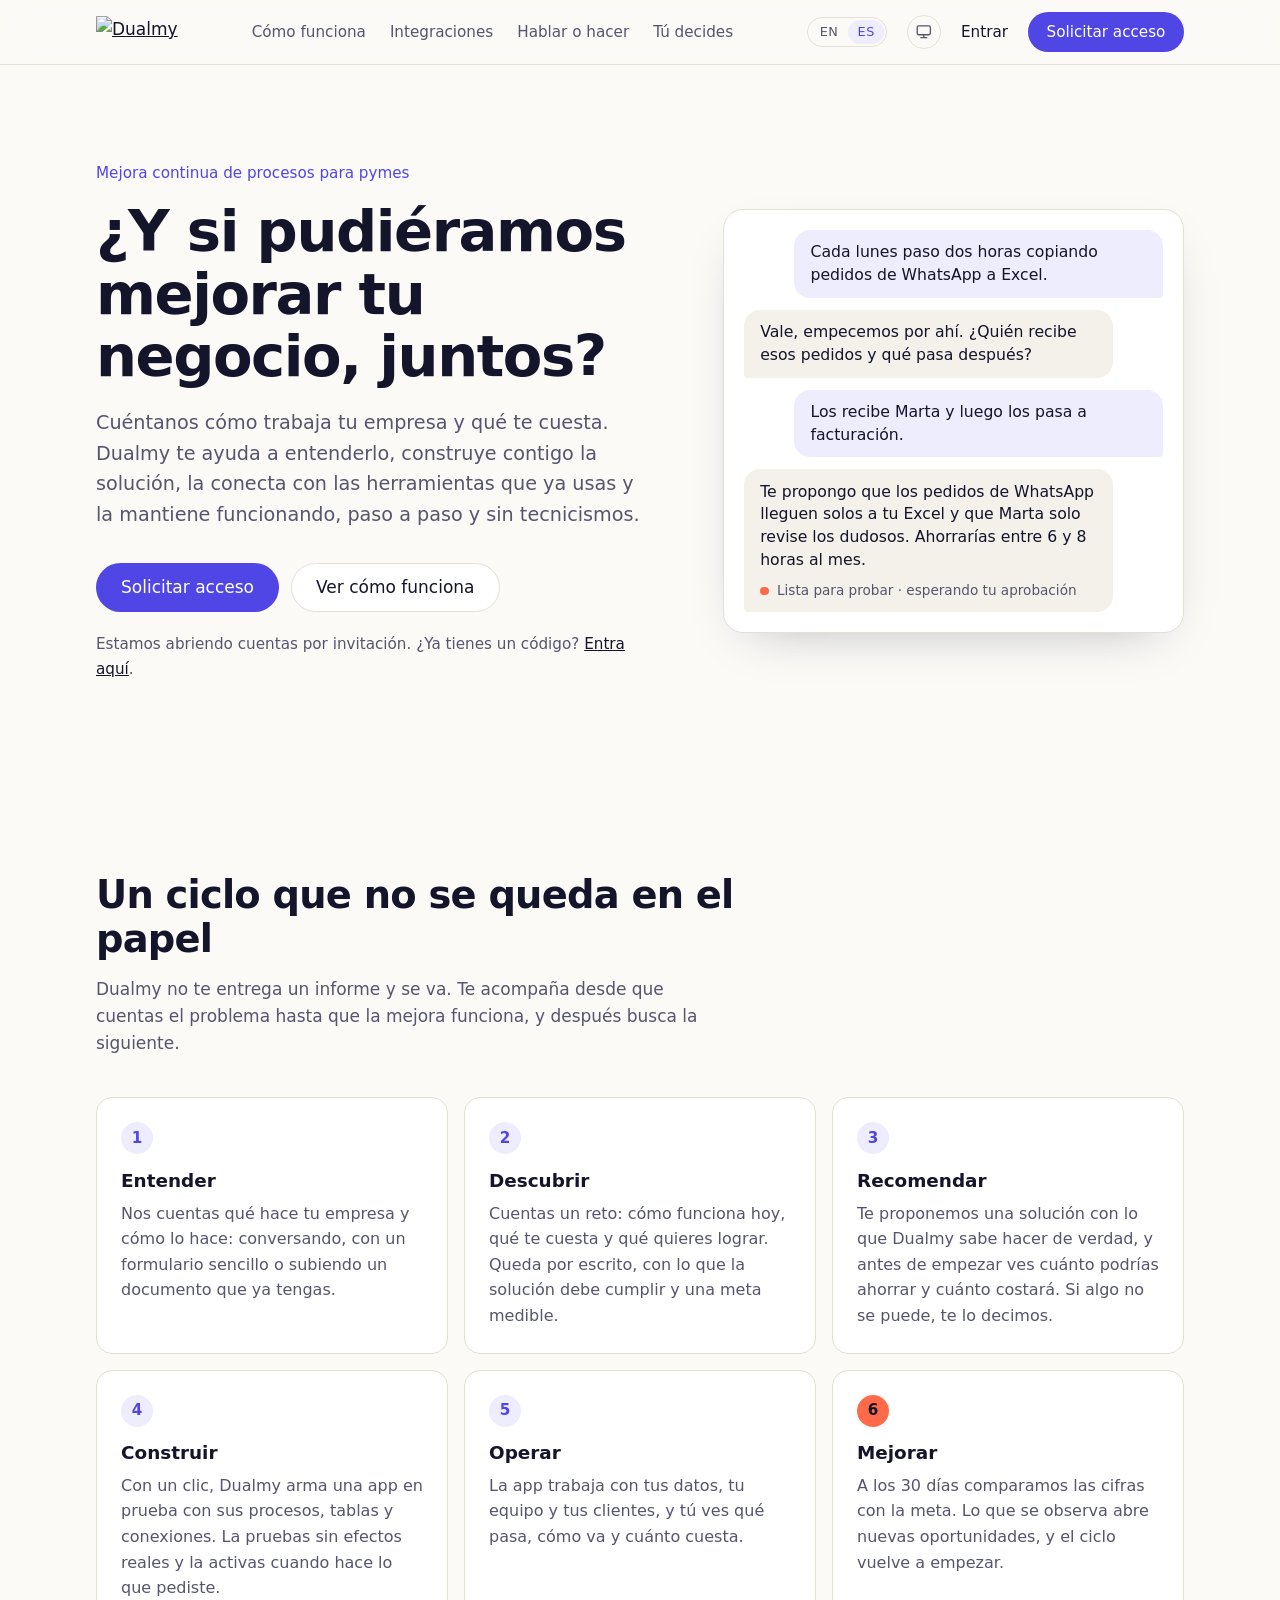
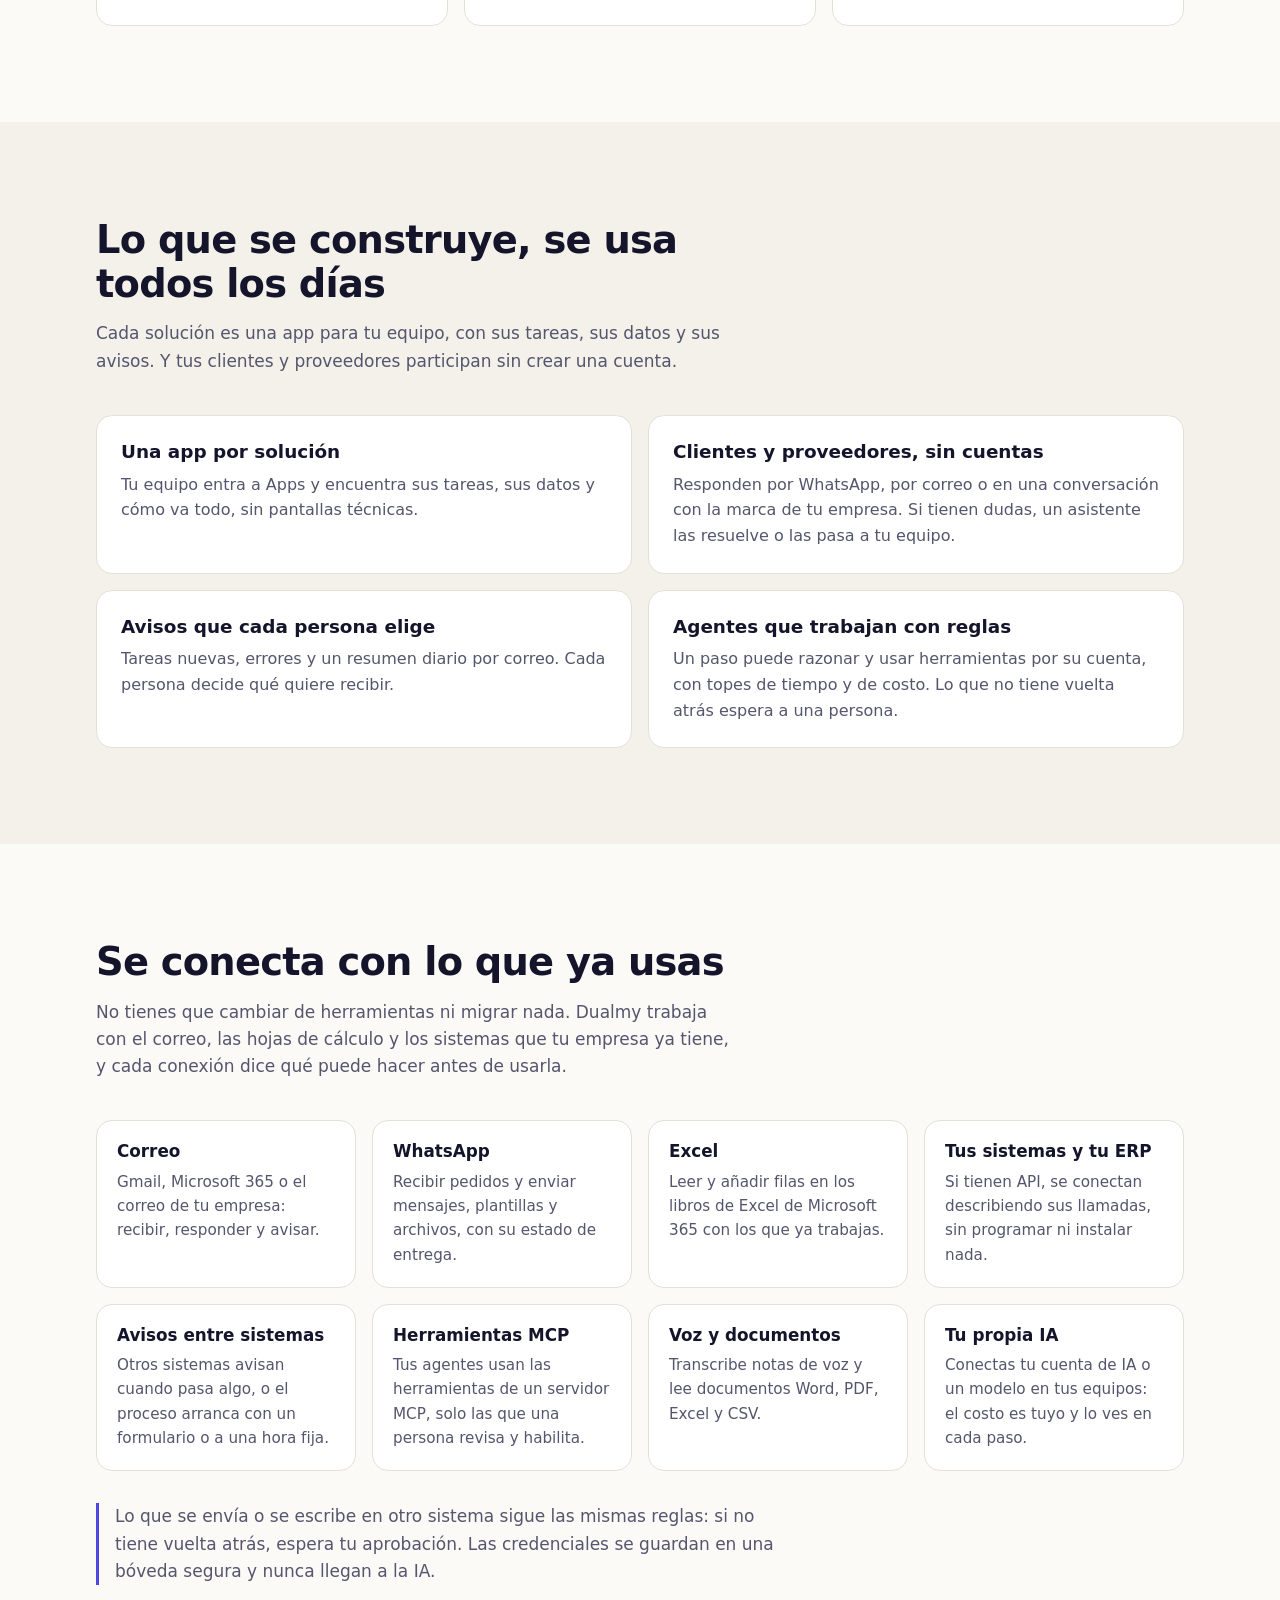
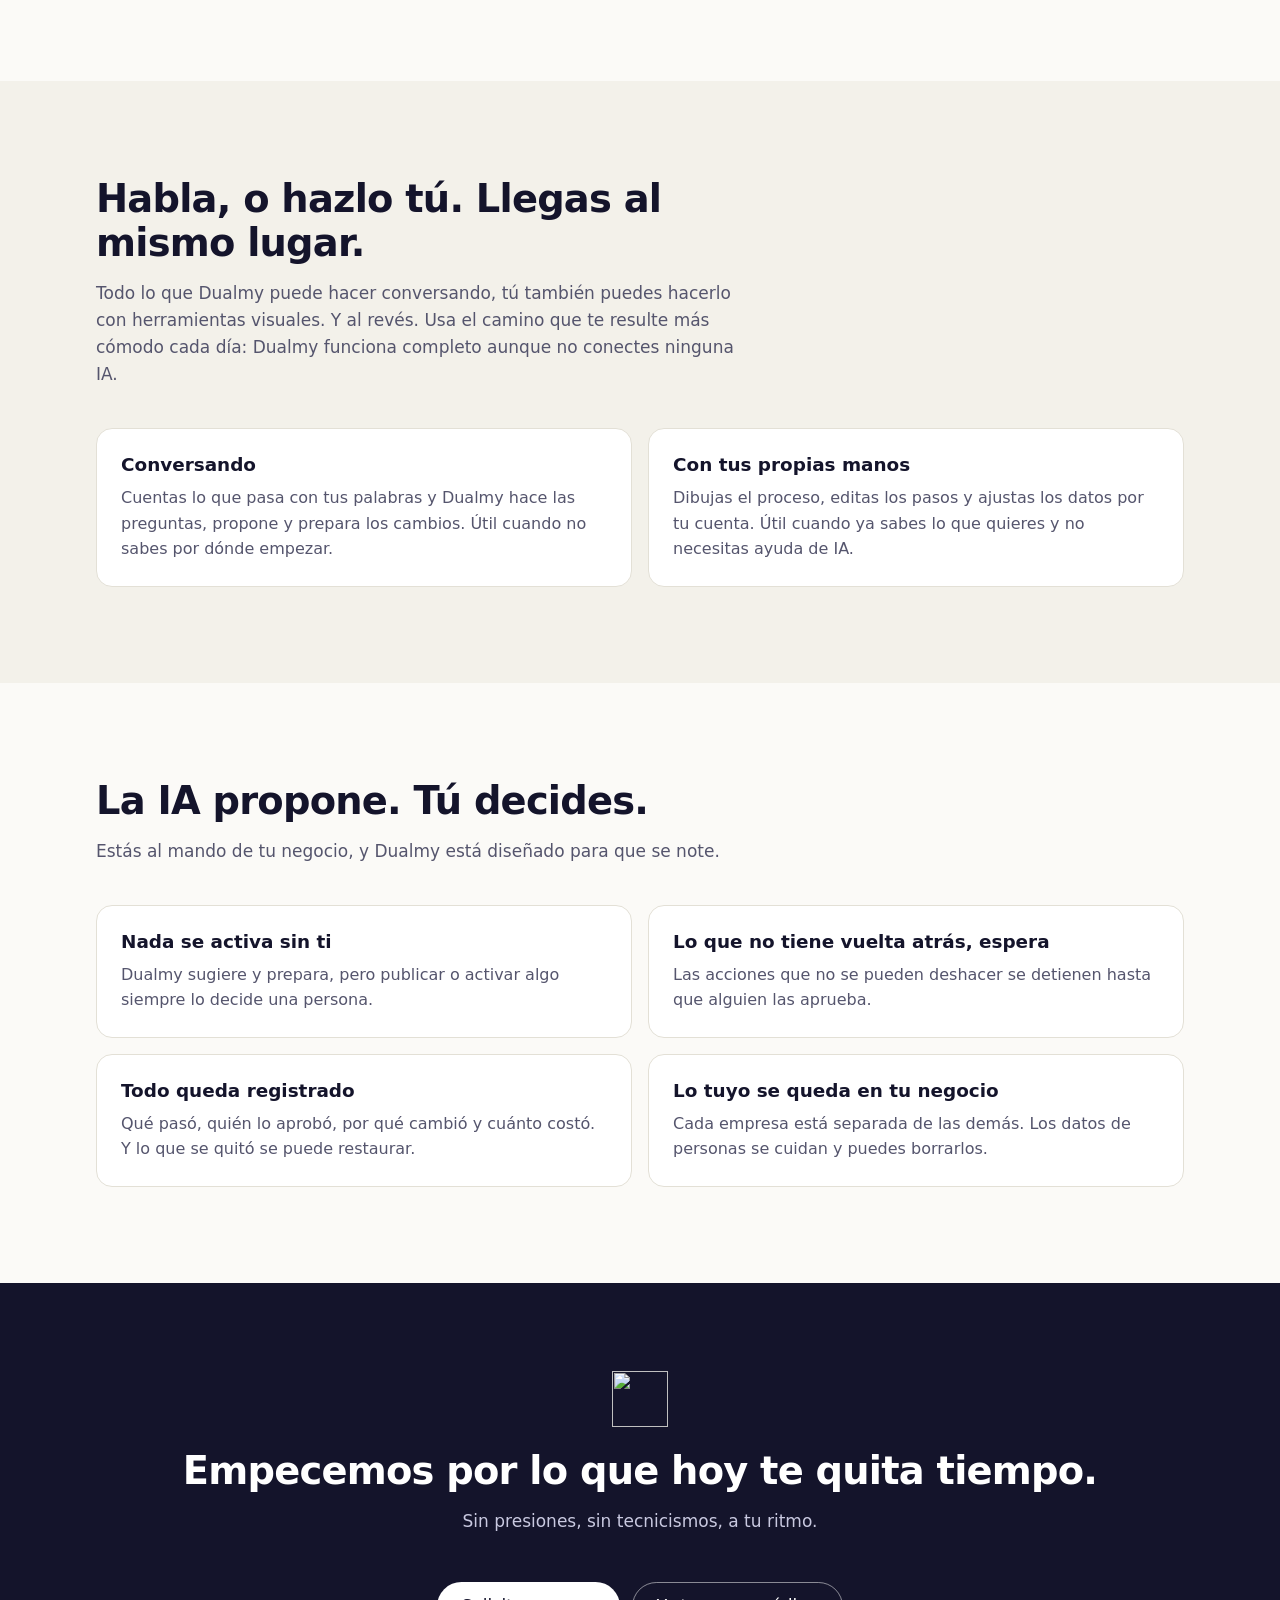
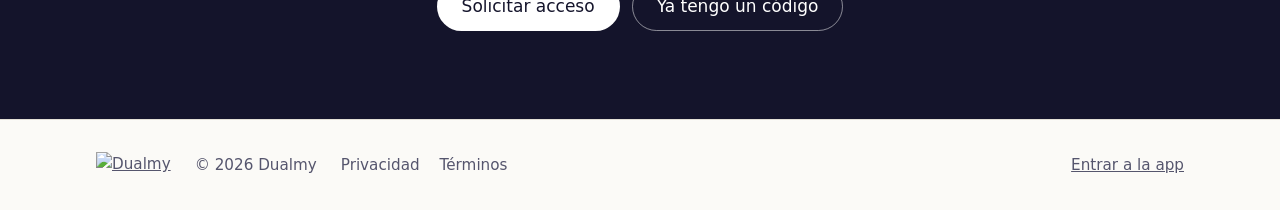
==== es/index.html @ 464745d8 "deploy: landing desde dualmy@9e78fd74" ====
<!doctype html>
<html lang="es">
  <head>
    <meta charset="UTF-8" />
    <meta name="viewport" content="width=device-width, initial-scale=1.0" />
    <title>Dualmy: mejora los procesos de tu negocio, a tu ritmo</title>
    <meta
      name="description"
      content="Cuéntanos cómo trabaja tu empresa y Dualmy construye contigo la solución, conectada con las herramientas que ya usas. Hablando o con tus propias manos. Tú decides."
    />
    <meta name="theme-color" content="#14142b" />
    <meta property="og:title" content="Dualmy: mejora los procesos de tu negocio, a tu ritmo" />
    <meta
      property="og:description"
      content="Cuéntanos cómo trabaja tu empresa y Dualmy te ayuda a mejorarlo. Sin tecnicismos, tú decides."
    />
    <meta property="og:type" content="website" />
    <meta property="og:url" content="https://dualmy.com/es/" />
    <link rel="canonical" href="https://dualmy.com/es/" />
    <link rel="alternate" hreflang="es" href="https://dualmy.com/es/" />
    <link rel="alternate" hreflang="en" href="https://dualmy.com/" />
    <link rel="alternate" hreflang="x-default" href="https://dualmy.com/" />
    <meta property="og:locale" content="es_ES" />
    <meta property="og:locale:alternate" content="en_US" />
    <meta property="og:image" content="https://dualmy.com/og-image-es.png" />
    <meta property="og:image:width" content="1200" />
    <meta property="og:image:height" content="630" />
    <meta property="og:image:alt" content="Dualmy: mejora tu negocio, juntos." />
    <meta name="twitter:card" content="summary_large_image" />
    <link rel="icon" type="image/svg+xml" href="../brand/favicon.svg" />
    <link rel="apple-touch-icon" href="../brand/apple-touch-icon.png" />
    <script>
      try {
        var t = localStorage.getItem('dualmy-theme');
        if (t === 'light' || t === 'dark') document.documentElement.dataset.theme = t;
      } catch (e) {}
    </script>
    <script type="module" crossorigin src="../assets/theme-DpBWADqK.js"></script>
    <link rel="stylesheet" crossorigin href="../assets/theme-DaZqDFr2.css">
  </head>
  <body>
    <a class="skip" href="#contenido">Saltar al contenido</a>

    <header class="site-header">
      <div class="wrap bar">
        <a class="logo" href="./" aria-label="Dualmy, inicio">
          <img class="on-light" src="../brand/dualmy-logo.svg" alt="Dualmy" />
          <img class="on-dark" src="../brand/dualmy-logo-reverse.svg" alt="" aria-hidden="true" />
        </a>
        <nav class="nav" aria-label="Principal">
          <a href="#ciclo">Cómo funciona</a>
          <a href="#integraciones">Integraciones</a>
          <a href="#doble-modo">Hablar o hacer</a>
          <a href="#control">Tú decides</a>
        </nav>
        <div class="bar-actions">
          <div class="lang-switch" role="group" aria-label="Idioma">
            <a
              class="lang-other"
              href="../"
              hreflang="en"
              lang="en"
              aria-label="Read this page in English"
              >EN</a
            ><span class="lang-current" aria-current="true">ES</span>
          </div>
          <button
            class="theme-toggle"
            type="button"
            data-theme-toggle
            data-pref="system"
            aria-label="Tema: sistema (clic para cambiar)"
            title="Tema: sistema (clic para cambiar)"
            data-labels='{"system": "Tema: sistema (clic para cambiar)", "light": "Tema: claro (clic para cambiar)", "dark": "Tema: oscuro (clic para cambiar)"}'
          >
            <svg class="ic ic-system" viewBox="0 0 24 24" aria-hidden="true">
              <rect x="3" y="4" width="18" height="12" rx="2" />
              <path d="M8 20h8M12 16v4" />
            </svg>
            <svg class="ic ic-light" viewBox="0 0 24 24" aria-hidden="true">
              <circle cx="12" cy="12" r="4" />
              <path
                d="M12 2v2M12 20v2M4.9 4.9l1.4 1.4M17.7 17.7l1.4 1.4M2 12h2M20 12h2M4.9 19.1l1.4-1.4M17.7 6.3l1.4-1.4"
              />
            </svg>
            <svg class="ic ic-dark" viewBox="0 0 24 24" aria-hidden="true">
              <path d="M20 14.5A8.5 8.5 0 0 1 9.5 4a8.5 8.5 0 1 0 10.5 10.5z" />
            </svg>
          </button>
          <a class="link" href="https://app.dualmy.com">Entrar</a>
          <a class="btn btn-primary" href="mailto:hello@dualmy.com?subject=Quiero%20acceso%20a%20Dualmy">Solicitar acceso</a>
        </div>
      </div>
    </header>

    <main id="contenido">
      <section class="hero">
        <div class="wrap hero-grid">
          <div class="hero-copy">
            <p class="eyebrow">Mejora continua de procesos para pymes</p>
            <h1>¿Y si pudiéramos mejorar tu negocio, juntos?</h1>
            <p class="lead">
              Cuéntanos cómo trabaja tu empresa y qué te cuesta. Dualmy te ayuda a entenderlo,
              construye contigo la solución, la conecta con las herramientas que ya usas y la
              mantiene funcionando, paso a paso y sin tecnicismos.
            </p>
            <div class="actions">
              <a class="btn btn-primary btn-lg" href="mailto:hello@dualmy.com?subject=Quiero%20acceso%20a%20Dualmy">Solicitar acceso</a>
              <a class="btn btn-ghost btn-lg" href="#ciclo">Ver cómo funciona</a>
            </div>
            <p class="note">
              Estamos abriendo cuentas por invitación. ¿Ya tienes un código?
              <a href="https://app.dualmy.com">Entra aquí</a>.
            </p>
          </div>

          <figure class="chat" aria-label="Así empieza una conversación en Dualmy">
            <p class="bubble bubble-person">
              Cada lunes paso dos horas copiando pedidos de WhatsApp a Excel.
            </p>
            <p class="bubble bubble-dualmy">
              Vale, empecemos por ahí. ¿Quién recibe esos pedidos y qué pasa después?
            </p>
            <p class="bubble bubble-person">Los recibe Marta y luego los pasa a facturación.</p>
            <div class="bubble bubble-dualmy proposal">
              <p>
                Te propongo que los pedidos de WhatsApp lleguen solos a tu Excel y que Marta solo
                revise los dudosos. Ahorrarías entre 6 y 8 horas al mes.
              </p>
              <p class="proposal-status">
                <span class="dot" aria-hidden="true"></span>Lista para probar · esperando tu
                aprobación
              </p>
            </div>
            <figcaption class="sr-only">
              Ejemplo de conversación entre una persona y Dualmy
            </figcaption>
          </figure>
        </div>
      </section>

      <section class="section" id="ciclo" aria-labelledby="ciclo-titulo">
        <div class="wrap">
          <header class="section-head">
            <h2 id="ciclo-titulo">Un ciclo que no se queda en el papel</h2>
            <p>
              Dualmy no te entrega un informe y se va. Te acompaña desde que cuentas el problema
              hasta que la mejora funciona, y después busca la siguiente.
            </p>
          </header>
          <ol class="steps">
            <li>
              <span class="step-n">1</span>
              <h3>Entender</h3>
              <p>
                Nos cuentas qué hace tu empresa y cómo lo hace: conversando, con un formulario
                sencillo o subiendo un documento que ya tengas.
              </p>
            </li>
            <li>
              <span class="step-n">2</span>
              <h3>Descubrir</h3>
              <p>
                Cuentas un reto: cómo funciona hoy, qué te cuesta y qué quieres lograr. Queda por
                escrito, con lo que la solución debe cumplir y una meta medible.
              </p>
            </li>
            <li>
              <span class="step-n">3</span>
              <h3>Recomendar</h3>
              <p>
                Te proponemos una solución con lo que Dualmy sabe hacer de verdad, y antes de
                empezar ves cuánto podrías ahorrar y cuánto costará. Si algo no se puede, te lo
                decimos.
              </p>
            </li>
            <li>
              <span class="step-n">4</span>
              <h3>Construir</h3>
              <p>
                Con un clic, Dualmy arma una app en prueba con sus procesos, tablas y conexiones. La
                pruebas sin efectos reales y la activas cuando hace lo que pediste.
              </p>
            </li>
            <li>
              <span class="step-n">5</span>
              <h3>Operar</h3>
              <p>
                La app trabaja con tus datos, tu equipo y tus clientes, y tú ves qué pasa, cómo va y
                cuánto cuesta.
              </p>
            </li>
            <li>
              <span class="step-n">6</span>
              <h3>Mejorar</h3>
              <p>
                A los 30 días comparamos las cifras con la meta. Lo que se observa abre nuevas
                oportunidades, y el ciclo vuelve a empezar.
              </p>
            </li>
          </ol>
        </div>
      </section>

      <section class="section section-alt" id="apps" aria-labelledby="apps-titulo">
        <div class="wrap">
          <header class="section-head">
            <h2 id="apps-titulo">Lo que se construye, se usa todos los días</h2>
            <p>
              Cada solución es una app para tu equipo, con sus tareas, sus datos y sus avisos. Y tus
              clientes y proveedores participan sin crear una cuenta.
            </p>
          </header>
          <ul class="trust">
            <li>
              <h3>Una app por solución</h3>
              <p>
                Tu equipo entra a Apps y encuentra sus tareas, sus datos y cómo va todo, sin
                pantallas técnicas.
              </p>
            </li>
            <li>
              <h3>Clientes y proveedores, sin cuentas</h3>
              <p>
                Responden por WhatsApp, por correo o en una conversación con la marca de tu empresa.
                Si tienen dudas, un asistente las resuelve o las pasa a tu equipo.
              </p>
            </li>
            <li>
              <h3>Avisos que cada persona elige</h3>
              <p>
                Tareas nuevas, errores y un resumen diario por correo. Cada persona decide qué
                quiere recibir.
              </p>
            </li>
            <li>
              <h3>Agentes que trabajan con reglas</h3>
              <p>
                Un paso puede razonar y usar herramientas por su cuenta, con topes de tiempo y de
                costo. Lo que no tiene vuelta atrás espera a una persona.
              </p>
            </li>
          </ul>
        </div>
      </section>

      <section class="section" id="integraciones" aria-labelledby="integraciones-titulo">
        <div class="wrap">
          <header class="section-head">
            <h2 id="integraciones-titulo">Se conecta con lo que ya usas</h2>
            <p>
              No tienes que cambiar de herramientas ni migrar nada. Dualmy trabaja con el correo,
              las hojas de cálculo y los sistemas que tu empresa ya tiene, y cada conexión dice qué
              puede hacer antes de usarla.
            </p>
          </header>
          <ul class="integrations">
            <li>
              <h3>Correo</h3>
              <p>Gmail, Microsoft 365 o el correo de tu empresa: recibir, responder y avisar.</p>
            </li>
            <li>
              <h3>WhatsApp</h3>
              <p>
                Recibir pedidos y enviar mensajes, plantillas y archivos, con su estado de entrega.
              </p>
            </li>
            <li>
              <h3>Excel</h3>
              <p>
                Leer y añadir filas en los libros de Excel de Microsoft 365 con los que ya trabajas.
              </p>
            </li>
            <li>
              <h3>Tus sistemas y tu ERP</h3>
              <p>
                Si tienen API, se conectan describiendo sus llamadas, sin programar ni instalar
                nada.
              </p>
            </li>
            <li>
              <h3>Avisos entre sistemas</h3>
              <p>
                Otros sistemas avisan cuando pasa algo, o el proceso arranca con un formulario o a
                una hora fija.
              </p>
            </li>
            <li>
              <h3>Herramientas MCP</h3>
              <p>
                Tus agentes usan las herramientas de un servidor MCP, solo las que una persona
                revisa y habilita.
              </p>
            </li>
            <li>
              <h3>Voz y documentos</h3>
              <p>Transcribe notas de voz y lee documentos Word, PDF, Excel y CSV.</p>
            </li>
            <li>
              <h3>Tu propia IA</h3>
              <p>
                Conectas tu cuenta de IA o un modelo en tus equipos: el costo es tuyo y lo ves en
                cada paso.
              </p>
            </li>
          </ul>
          <p class="section-note">
            Lo que se envía o se escribe en otro sistema sigue las mismas reglas: si no tiene vuelta
            atrás, espera tu aprobación. Las credenciales se guardan en una bóveda segura y nunca
            llegan a la IA.
          </p>
        </div>
      </section>

      <section class="section section-alt" id="doble-modo" aria-labelledby="modo-titulo">
        <div class="wrap">
          <header class="section-head">
            <h2 id="modo-titulo">Habla, o hazlo tú. Llegas al mismo lugar.</h2>
            <p>
              Todo lo que Dualmy puede hacer conversando, tú también puedes hacerlo con herramientas
              visuales. Y al revés. Usa el camino que te resulte más cómodo cada día: Dualmy
              funciona completo aunque no conectes ninguna IA.
            </p>
          </header>
          <div class="two">
            <article class="card">
              <h3>Conversando</h3>
              <p>
                Cuentas lo que pasa con tus palabras y Dualmy hace las preguntas, propone y prepara
                los cambios. Útil cuando no sabes por dónde empezar.
              </p>
            </article>
            <article class="card">
              <h3>Con tus propias manos</h3>
              <p>
                Dibujas el proceso, editas los pasos y ajustas los datos por tu cuenta. Útil cuando
                ya sabes lo que quieres y no necesitas ayuda de IA.
              </p>
            </article>
          </div>
        </div>
      </section>

      <section class="section" id="control" aria-labelledby="control-titulo">
        <div class="wrap">
          <header class="section-head">
            <h2 id="control-titulo">La IA propone. Tú decides.</h2>
            <p>Estás al mando de tu negocio, y Dualmy está diseñado para que se note.</p>
          </header>
          <ul class="trust">
            <li>
              <h3>Nada se activa sin ti</h3>
              <p>
                Dualmy sugiere y prepara, pero publicar o activar algo siempre lo decide una
                persona.
              </p>
            </li>
            <li>
              <h3>Lo que no tiene vuelta atrás, espera</h3>
              <p>
                Las acciones que no se pueden deshacer se detienen hasta que alguien las aprueba.
              </p>
            </li>
            <li>
              <h3>Todo queda registrado</h3>
              <p>
                Qué pasó, quién lo aprobó, por qué cambió y cuánto costó. Y lo que se quitó se puede
                restaurar.
              </p>
            </li>
            <li>
              <h3>Lo tuyo se queda en tu negocio</h3>
              <p>
                Cada empresa está separada de las demás. Los datos de personas se cuidan y puedes
                borrarlos.
              </p>
            </li>
          </ul>
        </div>
      </section>

      <section class="cta" aria-labelledby="cta-titulo">
        <div class="wrap cta-inner">
          <img class="cta-mark" src="../brand/dualmy-mark-reverse.svg" alt="" aria-hidden="true" />
          <h2 id="cta-titulo">Empecemos por lo que hoy te quita tiempo.</h2>
          <p>Sin presiones, sin tecnicismos, a tu ritmo.</p>
          <div class="actions center">
            <a class="btn btn-light btn-lg" href="mailto:hello@dualmy.com?subject=Quiero%20acceso%20a%20Dualmy">Solicitar acceso</a>
            <a class="btn btn-outline btn-lg" href="https://app.dualmy.com">Ya tengo un código</a>
          </div>
        </div>
      </section>
    </main>

    <footer class="site-footer">
      <div class="wrap foot">
        <a class="logo" href="./" aria-label="Dualmy, inicio">
          <img class="on-light" src="../brand/dualmy-logo.svg" alt="Dualmy" />
          <img class="on-dark" src="../brand/dualmy-logo-reverse.svg" alt="" aria-hidden="true" />
        </a>
        <p>© 2026 Dualmy</p>
        <nav class="foot-links" aria-label="Legal">
          <a href="./privacidad/">Privacidad</a><a href="./terminos/">Términos</a>
        </nav>
        <a href="https://app.dualmy.com">Entrar a la app</a>
      </div>
    </footer>
  </body>
</html>
---- assets/theme-DaZqDFr2.css ----
:root{--ink:#14142b;--bg:#fbfaf7;--surface:#fff;--alt:#f3f1ea;--text:#14142b;--muted:#55556d;--line:#e3e0d6;--accent:#4f46e5;--accent-soft:#eeedfd;--accent-text:#fff;--coral:#ff6b4a;--font:ui-sans-serif, system-ui, -apple-system, "Segoe UI", Roboto, "Helvetica Neue", Arial, sans-serif;--lightningcss-light:initial;--lightningcss-dark: ;color-scheme:light dark}@media (prefers-color-scheme:dark){:root{--lightningcss-light: ;--lightningcss-dark:initial}}:root[data-theme=light]{--lightningcss-light:initial;--lightningcss-dark: ;color-scheme:light}:root[data-theme=dark]{--bg:#0f0f22;--surface:#1a1a36;--alt:#141430;--text:#f5f3ee;--muted:#b0b0c8;--line:#2b2b4d;--accent:#8b8fff;--accent-soft:#23224a;--accent-text:#0f0f24;--lightningcss-light: ;--lightningcss-dark:initial;color-scheme:dark}@media (prefers-color-scheme:dark){:root:not([data-theme=light]){--bg:#0f0f22;--surface:#1a1a36;--alt:#141430;--text:#f5f3ee;--muted:#b0b0c8;--line:#2b2b4d;--accent:#8b8fff;--accent-soft:#23224a;--accent-text:#0f0f24;--lightningcss-light: ;--lightningcss-dark:initial;color-scheme:dark}}*{box-sizing:border-box}html{scroll-behavior:smooth;scroll-padding-top:5rem}@media (prefers-reduced-motion:reduce){html{scroll-behavior:auto}}body{background:var(--bg);color:var(--text);font-family:var(--font);-webkit-font-smoothing:antialiased;margin:0;font-size:1.0625rem;line-height:1.6}h1,h2,h3,p,ol,ul,figure{margin:0}ol,ul{padding:0;list-style:none}a{color:inherit}img{max-width:100%;display:block}:focus-visible{outline:3px solid var(--accent);outline-offset:3px;border-radius:6px}.sr-only{clip-path:inset(50%);white-space:nowrap;width:1px;height:1px;position:absolute;overflow:hidden}.skip{background:var(--surface);z-index:10;border-radius:8px;padding:.5rem 1rem;position:absolute;top:-4rem;left:1rem}.skip:focus{top:1rem}.wrap{width:min(100% - 3rem,68rem);margin-inline:auto}.on-dark,:root[data-theme=dark] .on-light{display:none}:root[data-theme=dark] .on-dark{display:block}@media (prefers-color-scheme:dark){:root:not([data-theme=light]) .on-light{display:none}:root:not([data-theme=light]) .on-dark{display:block}}.site-header{z-index:5;background:color-mix(in srgb, var(--bg) 88%, transparent);-webkit-backdrop-filter:blur(10px);backdrop-filter:blur(10px);border-bottom:1px solid var(--line);position:sticky;top:0}.bar{align-items:center;gap:2rem;min-height:4rem;display:flex}.logo{flex-shrink:0}.logo img{width:auto;height:2rem}.nav{color:var(--muted);gap:1.5rem;margin-inline:auto;font-size:.95rem;display:flex}.nav a,.link{white-space:nowrap;text-decoration:none}.nav a:hover,.link:hover{color:var(--text)}.bar-actions:nth-child(2){margin-left:auto}.bar-actions{flex-shrink:0;align-items:center;gap:1.25rem;font-size:.95rem;display:flex}.lang-switch{border:1px solid var(--line);letter-spacing:.04em;border-radius:999px;flex-shrink:0;padding:2px;font-size:.8rem;font-weight:500;display:inline-flex}.lang-switch>*{border-radius:999px;padding:.2rem .6rem;line-height:1.4}.lang-current{background:var(--accent-soft);color:var(--accent)}.lang-other{color:var(--muted);text-decoration:none}.lang-other:hover{color:var(--text)}.theme-toggle{border:1px solid var(--line);width:2.1rem;height:2.1rem;color:var(--muted);cursor:pointer;background:0 0;border-radius:50%;flex-shrink:0;place-items:center;padding:0;display:inline-grid}.theme-toggle:hover{color:var(--text);border-color:var(--muted)}.theme-toggle .ic{fill:none;stroke:currentColor;stroke-width:1.8px;stroke-linecap:round;stroke-linejoin:round;width:1.1rem;height:1.1rem;display:none}.theme-toggle[data-pref=system] .ic-system,.theme-toggle[data-pref=light] .ic-light,.theme-toggle[data-pref=dark] .ic-dark{display:block}.btn{border:1px solid #0000;border-radius:999px;justify-content:center;align-items:center;padding:.6rem 1.1rem;font-weight:500;line-height:1.2;text-decoration:none;display:inline-flex}.btn-lg{padding:.85rem 1.5rem;font-size:1.0625rem}.btn-primary{background:var(--accent);color:var(--accent-text)}.btn-primary:hover{filter:brightness(1.08)}.btn-ghost{border-color:var(--line);background:var(--surface)}.btn-ghost:hover{border-color:var(--muted)}.btn-light{color:var(--ink);background:#fff}.btn-outline{color:#fff;border-color:#ffffff80}.btn-outline:hover{border-color:#fff}.hero{padding-block:clamp(3rem,8vw,6rem)}.hero-grid{grid-template-columns:minmax(0,1.1fr) minmax(0,.9fr);align-items:center;gap:clamp(2rem,5vw,4rem);display:grid}.eyebrow{color:var(--accent);margin-bottom:1rem;font-size:.95rem;font-weight:500}h1{letter-spacing:-.025em;font-size:clamp(2.2rem,5.2vw,3.6rem);font-weight:600;line-height:1.08}.lead{color:var(--muted);max-width:34rem;margin-top:1.25rem;font-size:1.2rem}.actions{flex-wrap:wrap;gap:.75rem;margin-top:2rem;display:flex}.actions.center{justify-content:center}.note{color:var(--muted);margin-top:1.25rem;font-size:.95rem}.note a{color:var(--text)}.chat{background:var(--surface);border:1px solid var(--line);border-radius:20px;gap:.75rem;padding:1.25rem;display:grid;box-shadow:0 18px 50px -28px #14142b59}.bubble{border-radius:16px;max-width:88%;padding:.7rem 1rem;font-size:.98rem;line-height:1.45}.bubble-person{background:var(--accent-soft);border-bottom-right-radius:4px;justify-self:end}.bubble-dualmy{background:var(--alt);border-bottom-left-radius:4px;justify-self:start}.proposal{gap:.6rem;display:grid}.proposal-status{color:var(--muted);align-items:center;gap:.5rem;font-size:.85rem;display:inline-flex}.dot{background:var(--coral);border-radius:50%;width:.55rem;height:.55rem}.section{padding-block:clamp(3.5rem,8vw,6rem)}.section-alt{background:var(--alt)}.section-head{max-width:40rem;margin-bottom:2.5rem}h2{letter-spacing:-.02em;font-size:clamp(1.7rem,3.4vw,2.4rem);font-weight:600;line-height:1.15}.section-head p{color:var(--muted);margin-top:.9rem}h3{font-size:1.15rem;font-weight:600;line-height:1.3}.steps{grid-template-columns:repeat(3,minmax(0,1fr));gap:1rem;display:grid}.steps li,.card,.trust li{background:var(--surface);border:1px solid var(--line);border-radius:16px;padding:1.5rem}.steps p,.card p,.trust p{color:var(--muted);margin-top:.5rem;font-size:1rem}.step-n{background:var(--accent-soft);width:2rem;height:2rem;color:var(--accent);border-radius:50%;place-items:center;margin-bottom:.9rem;font-size:.95rem;font-weight:600;display:inline-grid}.steps li:nth-child(6) .step-n{background:var(--coral);color:var(--ink)}.two,.trust{grid-template-columns:repeat(2,minmax(0,1fr));gap:1rem;display:grid}.integrations{grid-template-columns:repeat(4,minmax(0,1fr));gap:1rem;display:grid}.integrations li{background:var(--surface);border:1px solid var(--line);border-radius:16px;padding:1.25rem}.integrations h3{font-size:1.05rem}.integrations p{color:var(--muted);margin-top:.4rem;font-size:.95rem}.section-note{border-left:3px solid var(--accent);max-width:44rem;color:var(--muted);margin-top:2rem;padding-left:1rem}.cta{background:var(--ink);color:#fff;text-align:center;padding-block:clamp(3.5rem,8vw,5.5rem)}:root[data-theme=dark] .cta{background:#1d1c4d}@media (prefers-color-scheme:dark){:root:not([data-theme=light]) .cta{background:#1d1c4d}}.cta-inner{justify-items:center;gap:.9rem;display:grid}.cta-mark{width:3.5rem;height:3.5rem;margin-bottom:.5rem}.cta p{color:#c9c9e0}.site-footer{border-top:1px solid var(--line);color:var(--muted);padding-block:2rem;font-size:.95rem}.foot{align-items:center;gap:1.5rem;display:flex}.foot .logo img{height:1.6rem}.foot a:last-child{margin-left:auto}@media (width<=62rem){.nav{display:none}.bar{justify-content:space-between}.integrations{grid-template-columns:repeat(2,minmax(0,1fr))}}@media (width<=36rem){.integrations{grid-template-columns:minmax(0,1fr)}}@media (width<=52rem){.hero-grid,.steps,.two,.trust{grid-template-columns:minmax(0,1fr)}.bar-actions .link{display:none}}@media (width<=30rem){.bar{gap:.75rem}.bar-actions{gap:.6rem}.bar-actions .btn{display:none}.actions .btn{width:100%}.foot{flex-wrap:wrap}.foot a:last-child{margin-left:0}}.legal{max-width:46rem;padding-block:clamp(2.5rem,6vw,4.5rem)}.legal h1{font-size:clamp(1.9rem,4vw,2.6rem)}.legal .updated{color:var(--muted);margin-top:.5rem;font-size:.95rem}.legal h2{letter-spacing:-.01em;margin-top:2.25rem;font-size:1.25rem}.legal p,.legal ul{margin-top:.75rem}.legal ul{padding-left:1.25rem;list-style:outside}.legal li+li{margin-top:.6rem}.legal a{color:var(--accent)}.foot-links{gap:1.25rem;display:flex}.foot-links a{text-decoration:none}.foot-links a:hover{color:var(--text)}
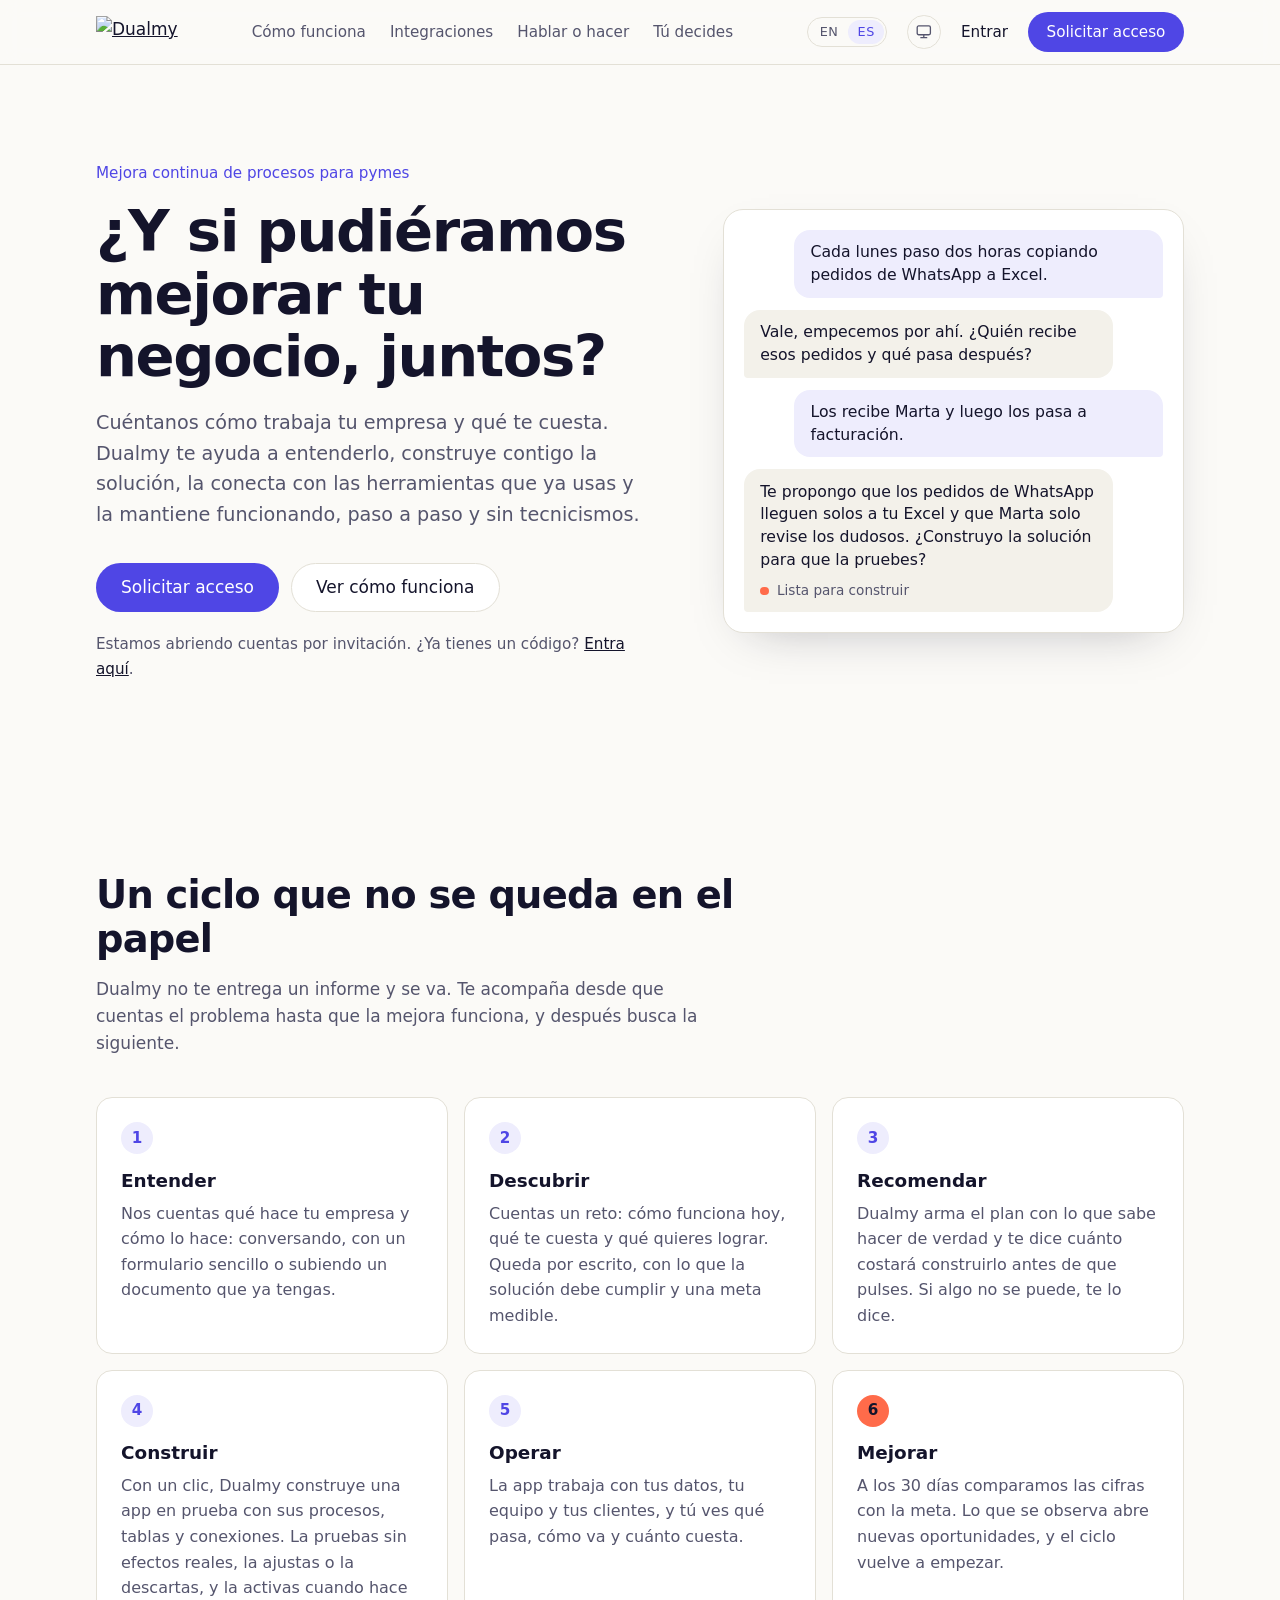
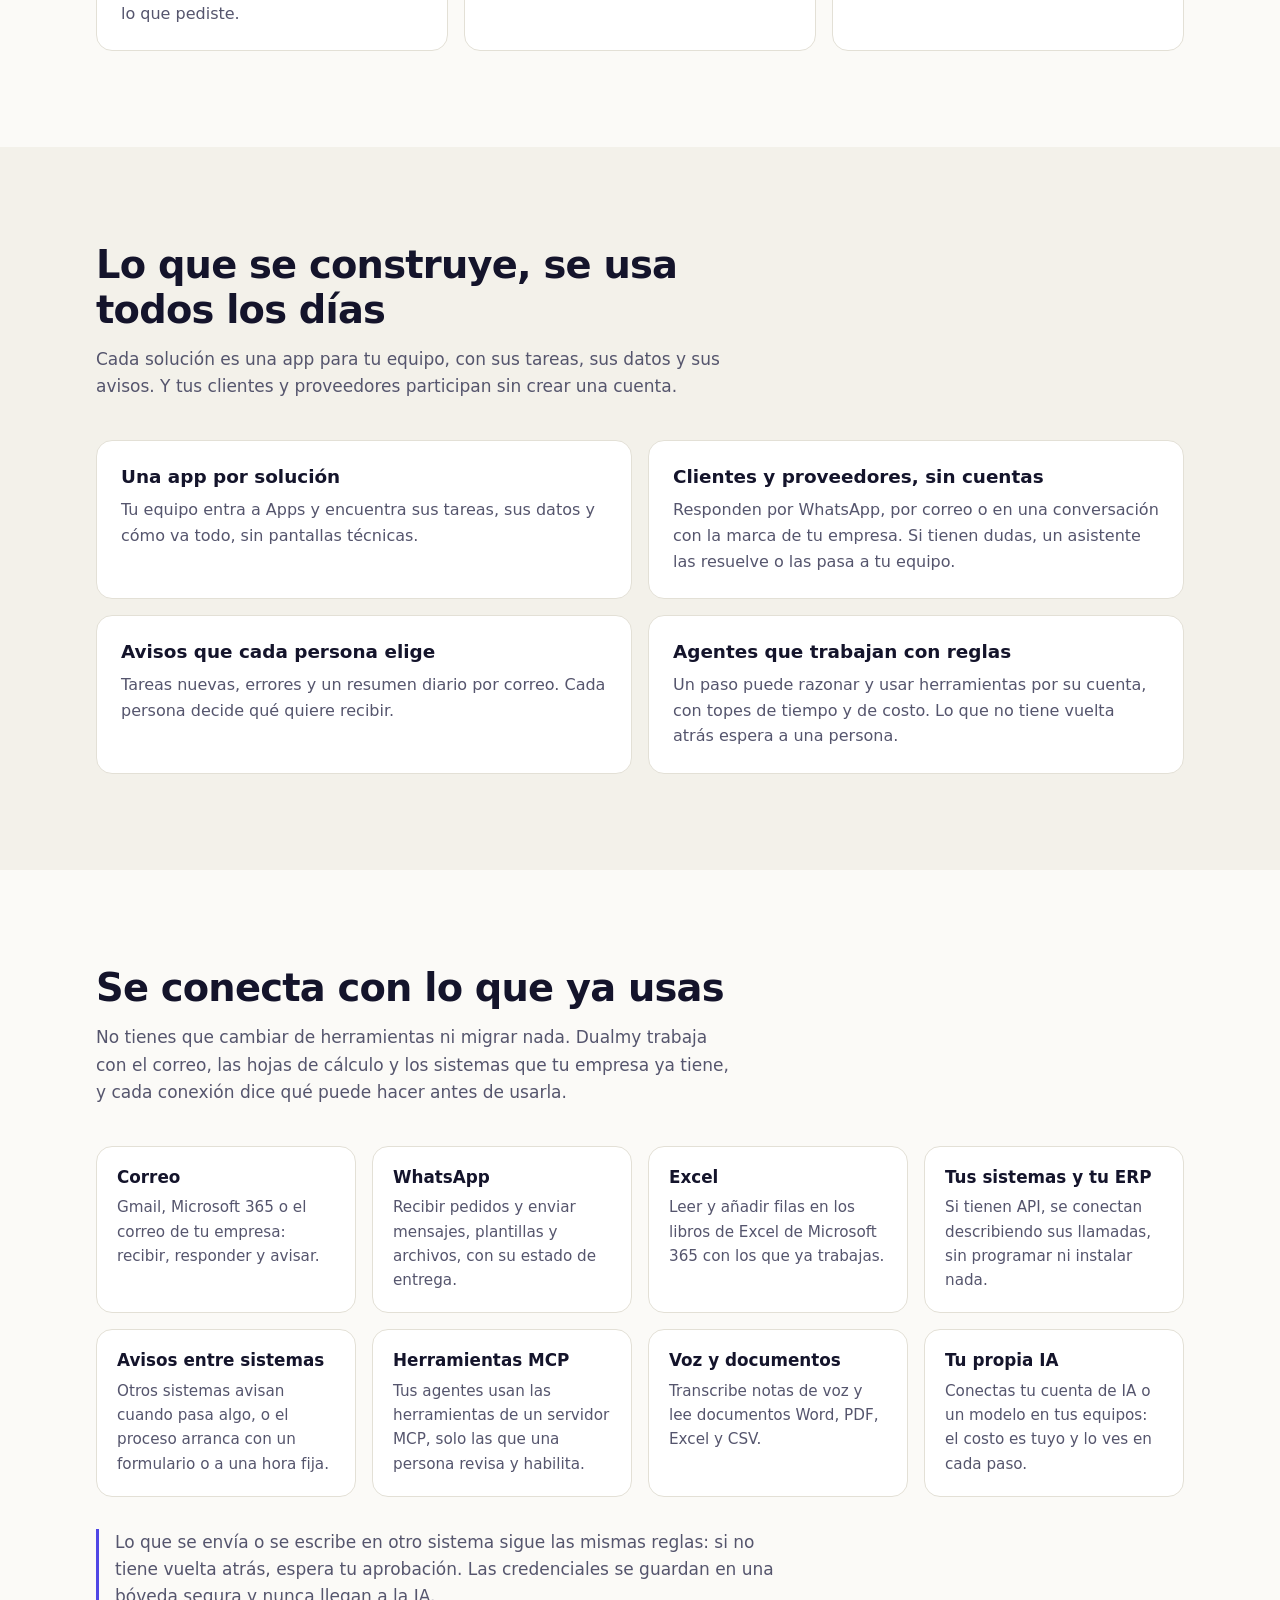
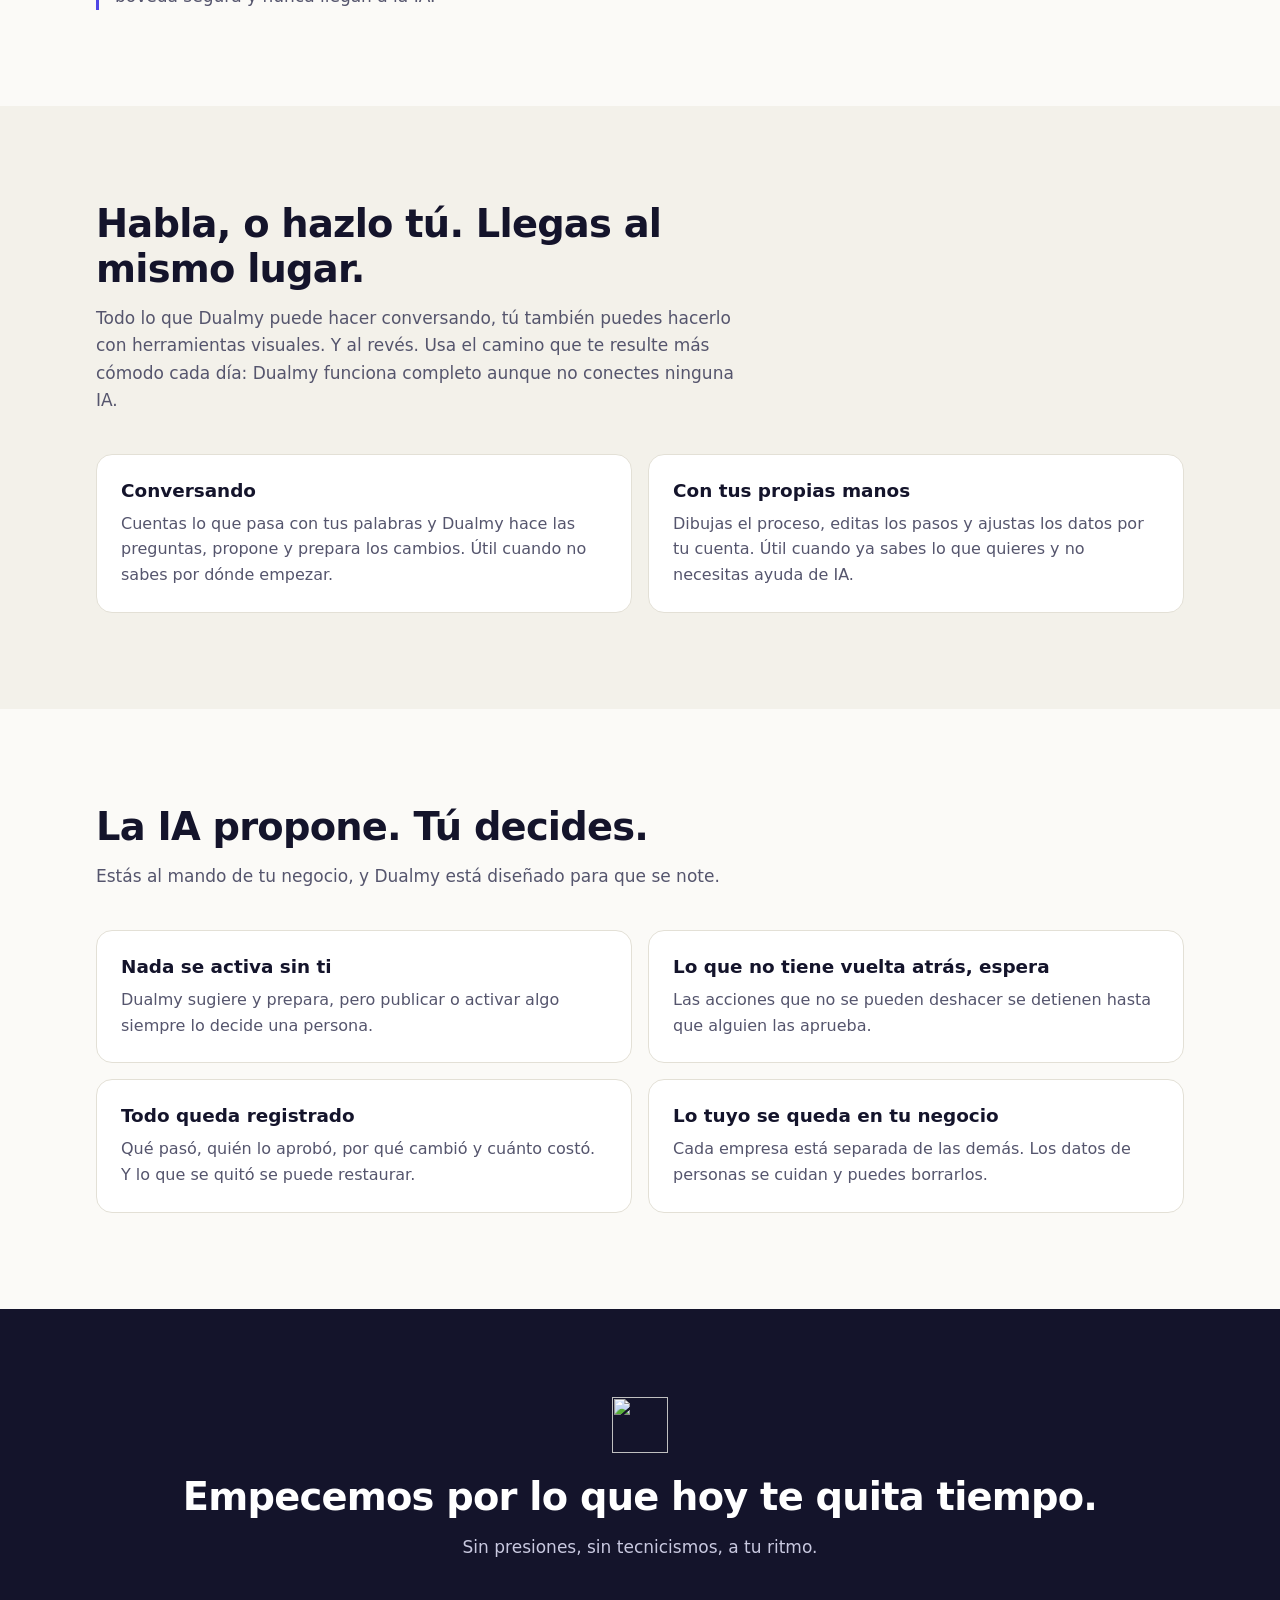
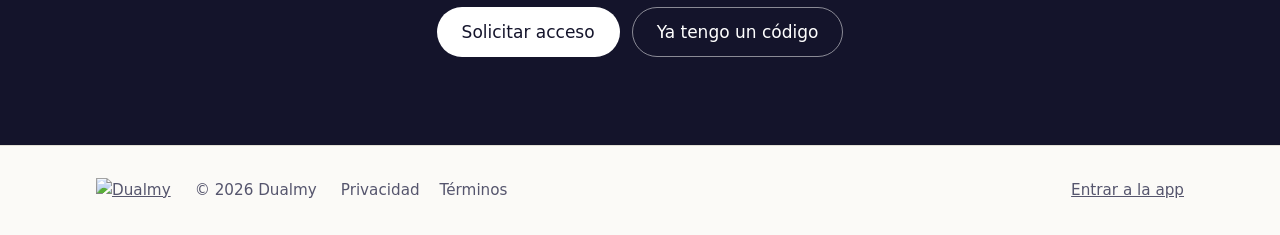
==== commit 264a0847: "deploy: landing desde dualmy@64bd8dfe" ====
--- a/es/index.html
+++ b/es/index.html
@@ -125,11 +125,10 @@
             <div class="bubble bubble-dualmy proposal">
               <p>
                 Te propongo que los pedidos de WhatsApp lleguen solos a tu Excel y que Marta solo
-                revise los dudosos. Ahorrarías entre 6 y 8 horas al mes.
+                revise los dudosos. ¿Construyo la solución para que la pruebes?
               </p>
               <p class="proposal-status">
-                <span class="dot" aria-hidden="true"></span>Lista para probar · esperando tu
-                aprobación
+                <span class="dot" aria-hidden="true"></span>Lista para construir
               </p>
             </div>
             <figcaption class="sr-only">
@@ -169,17 +168,17 @@
               <span class="step-n">3</span>
               <h3>Recomendar</h3>
               <p>
-                Te proponemos una solución con lo que Dualmy sabe hacer de verdad, y antes de
-                empezar ves cuánto podrías ahorrar y cuánto costará. Si algo no se puede, te lo
-                decimos.
+                Dualmy arma el plan con lo que sabe hacer de verdad y te dice cuánto costará
+                construirlo antes de que pulses. Si algo no se puede, te lo dice.
               </p>
             </li>
             <li>
               <span class="step-n">4</span>
               <h3>Construir</h3>
               <p>
-                Con un clic, Dualmy arma una app en prueba con sus procesos, tablas y conexiones. La
-                pruebas sin efectos reales y la activas cuando hace lo que pediste.
+                Con un clic, Dualmy construye una app en prueba con sus procesos, tablas y
+                conexiones. La pruebas sin efectos reales, la ajustas o la descartas, y la activas
+                cuando hace lo que pediste.
               </p>
             </li>
             <li>
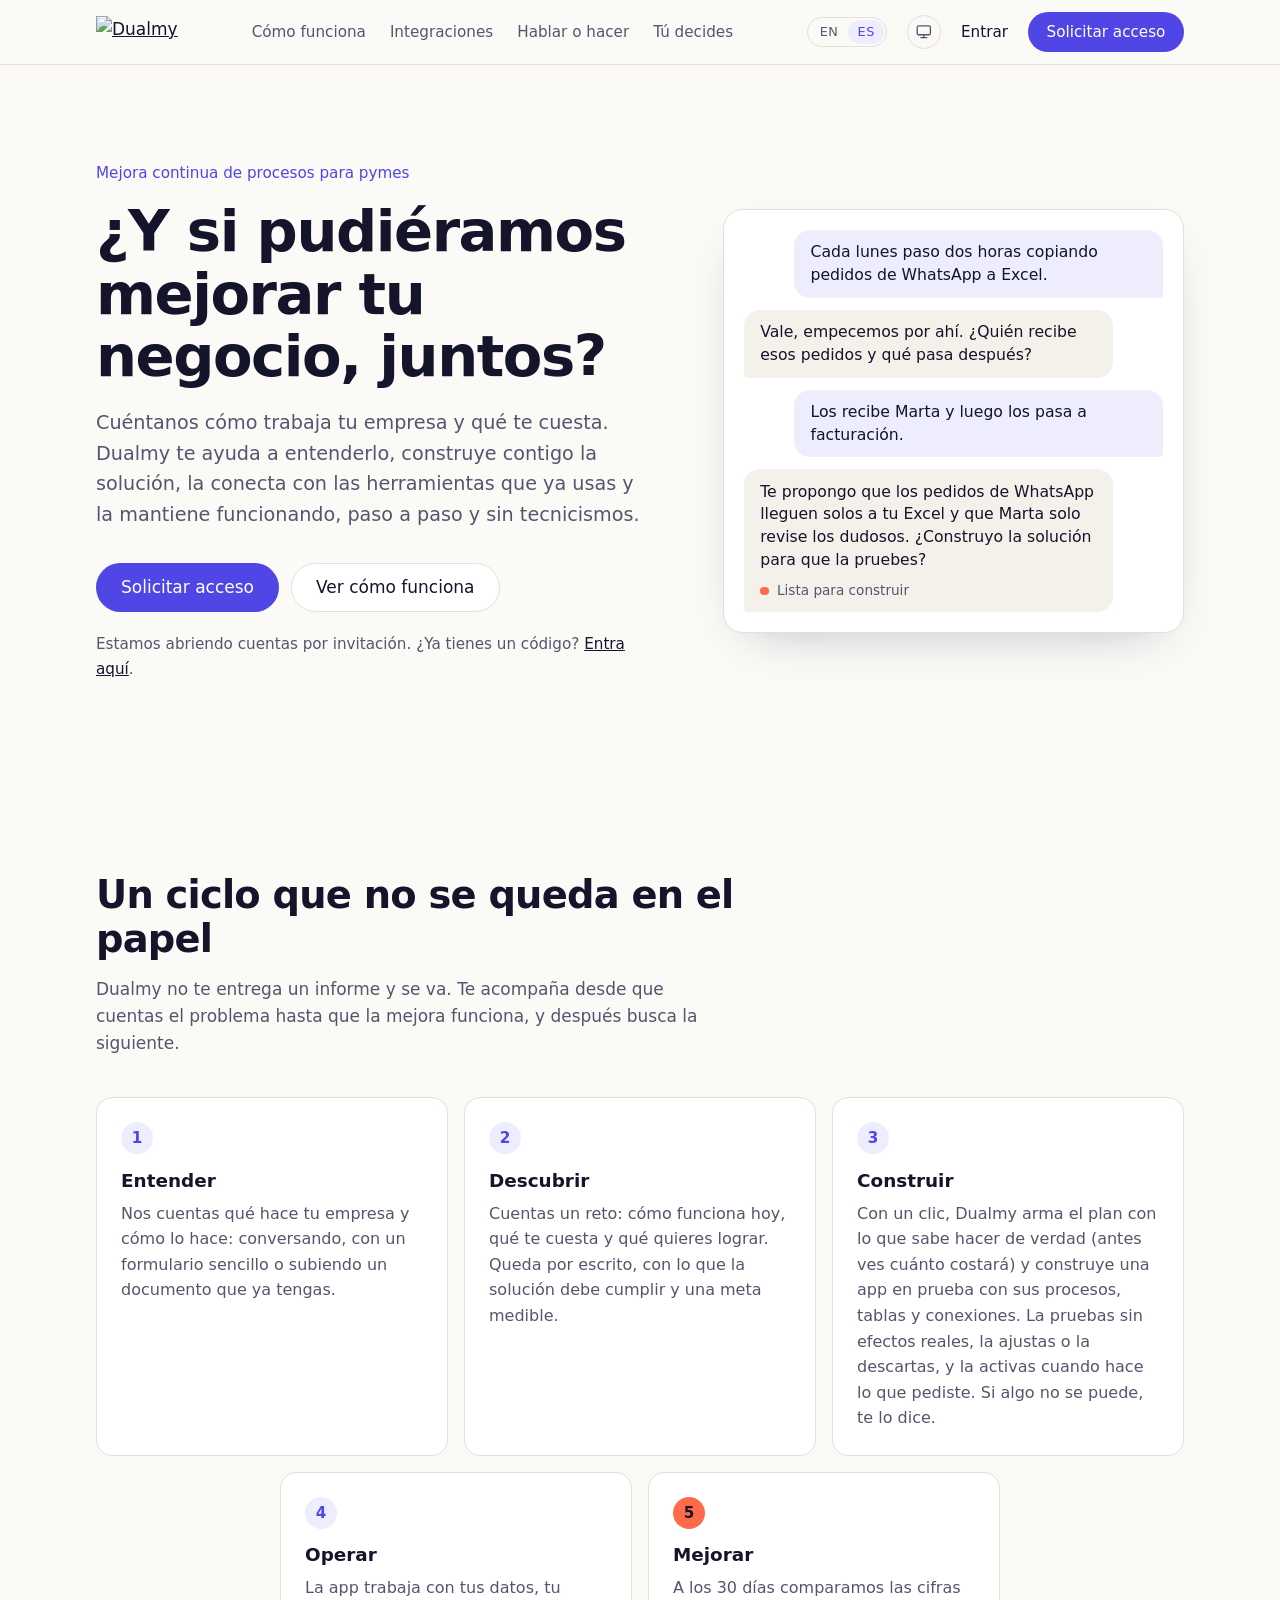
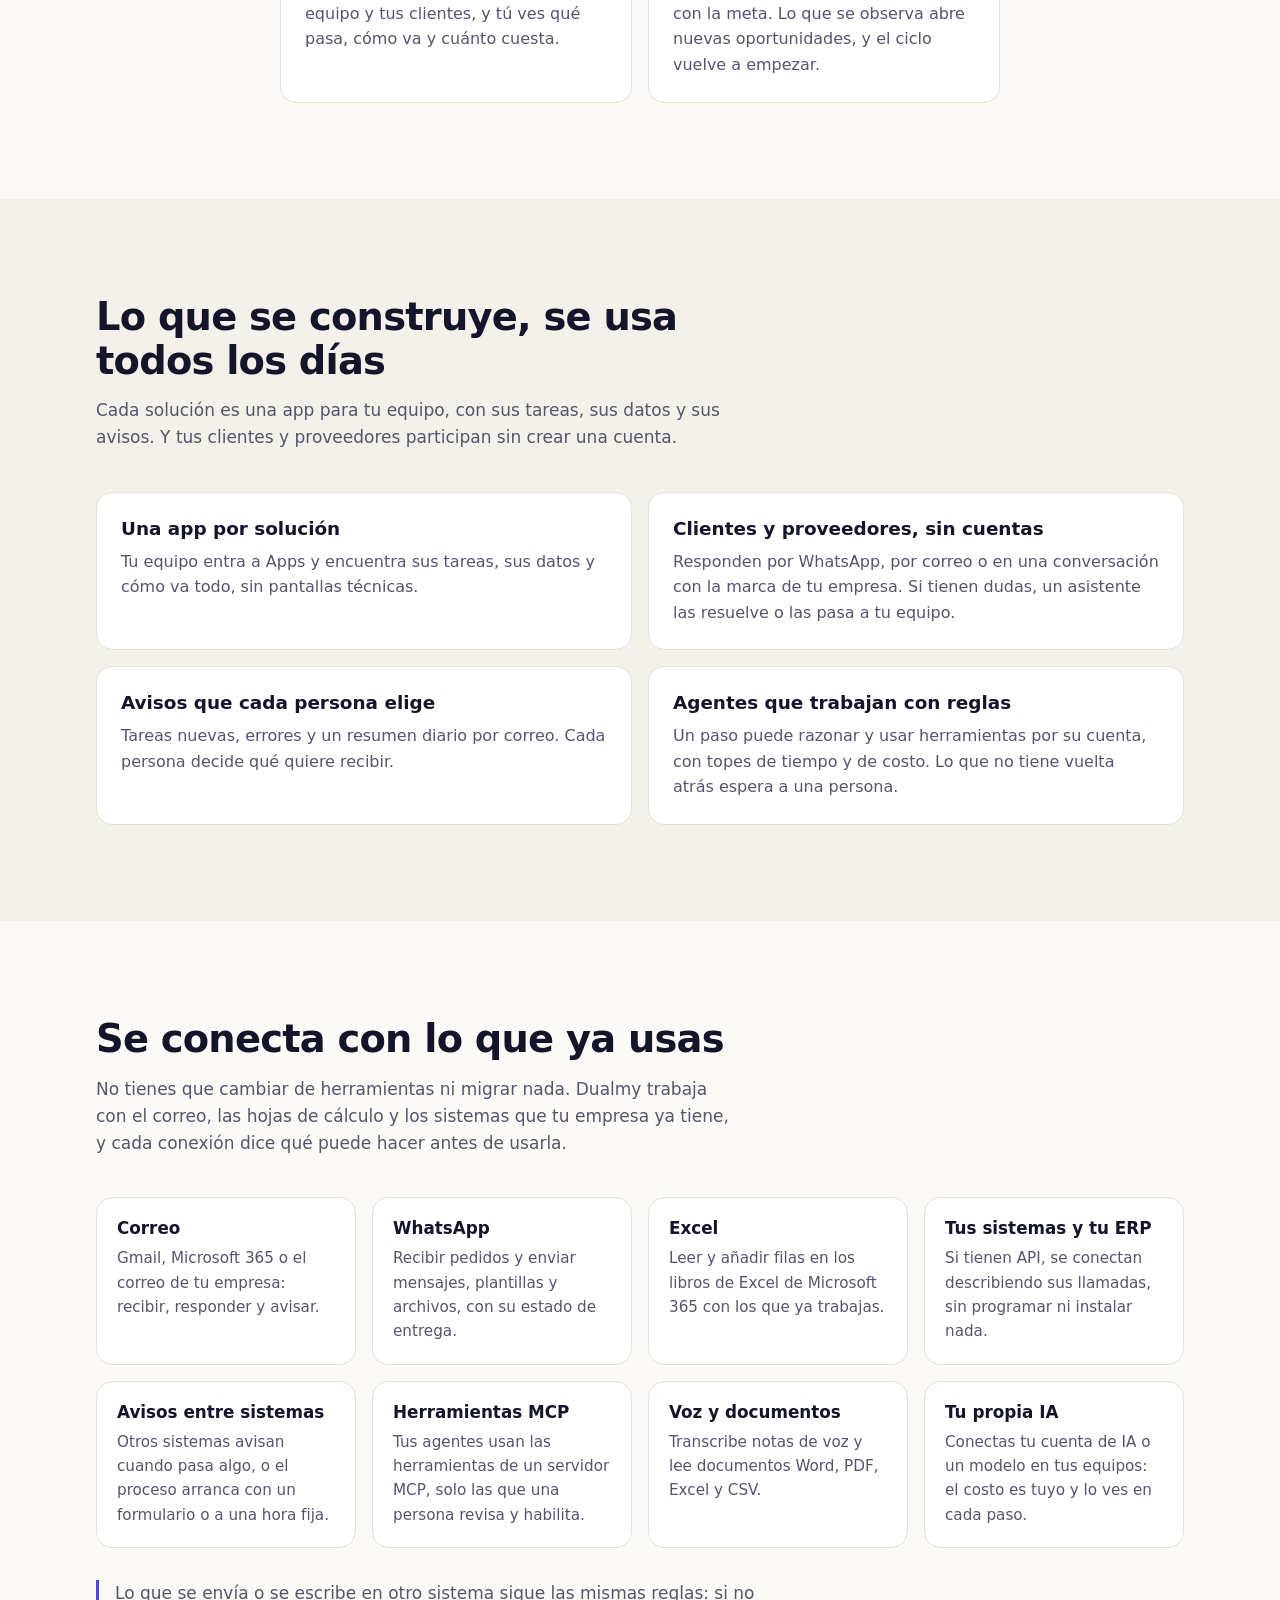
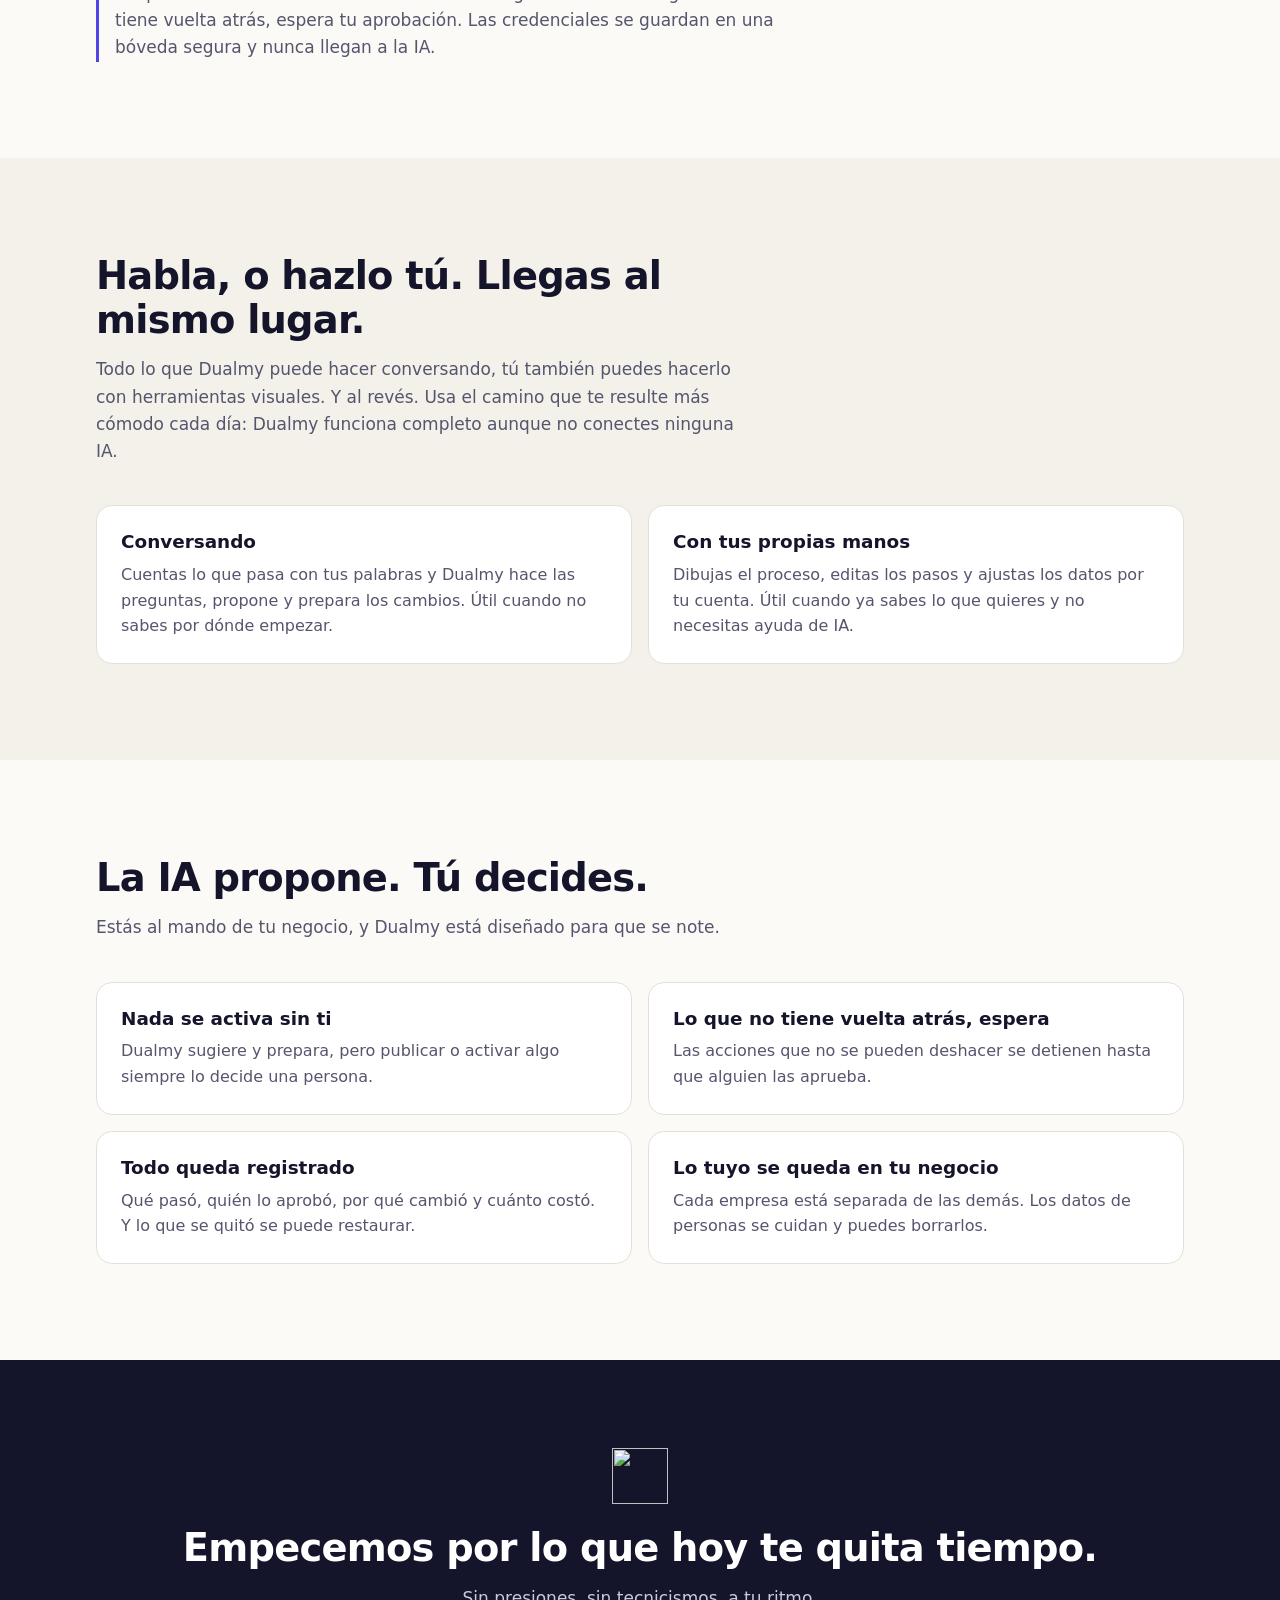
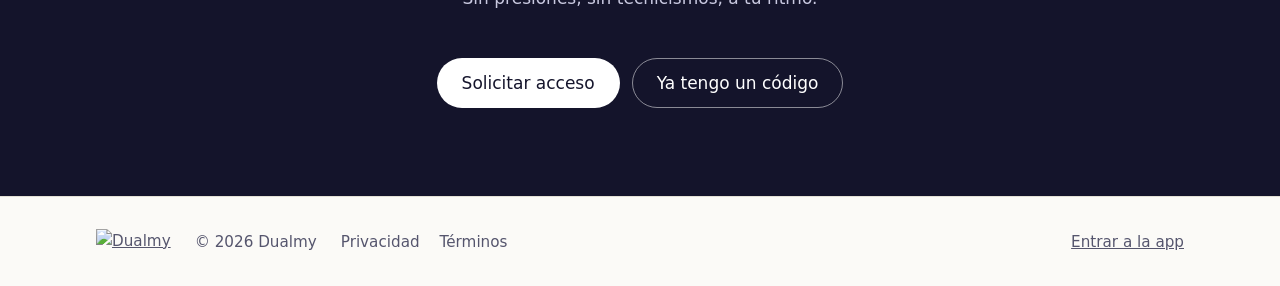
==== commit c8cf9c47: "deploy: landing desde dualmy@6b086155" ====
--- a/es/index.html
+++ b/es/index.html
@@ -35,8 +35,8 @@
         if (t === 'light' || t === 'dark') document.documentElement.dataset.theme = t;
       } catch (e) {}
     </script>
-    <script type="module" crossorigin src="../assets/theme-DpBWADqK.js"></script>
-    <link rel="stylesheet" crossorigin href="../assets/theme-DaZqDFr2.css">
+    <script type="module" crossorigin src="../assets/theme-BirOZ9Ak.js"></script>
+    <link rel="stylesheet" crossorigin href="../assets/theme-CkPO5IWc.css">
   </head>
   <body>
     <a class="skip" href="#contenido">Saltar al contenido</a>
@@ -166,23 +166,16 @@
             </li>
             <li>
               <span class="step-n">3</span>
-              <h3>Recomendar</h3>
-              <p>
-                Dualmy arma el plan con lo que sabe hacer de verdad y te dice cuánto costará
-                construirlo antes de que pulses. Si algo no se puede, te lo dice.
+              <h3>Construir</h3>
+              <p>
+                Con un clic, Dualmy arma el plan con lo que sabe hacer de verdad (antes ves cuánto
+                costará) y construye una app en prueba con sus procesos, tablas y conexiones. La
+                pruebas sin efectos reales, la ajustas o la descartas, y la activas cuando hace lo
+                que pediste. Si algo no se puede, te lo dice.
               </p>
             </li>
             <li>
               <span class="step-n">4</span>
-              <h3>Construir</h3>
-              <p>
-                Con un clic, Dualmy construye una app en prueba con sus procesos, tablas y
-                conexiones. La pruebas sin efectos reales, la ajustas o la descartas, y la activas
-                cuando hace lo que pediste.
-              </p>
-            </li>
-            <li>
-              <span class="step-n">5</span>
               <h3>Operar</h3>
               <p>
                 La app trabaja con tus datos, tu equipo y tus clientes, y tú ves qué pasa, cómo va y
@@ -190,7 +183,7 @@
               </p>
             </li>
             <li>
-              <span class="step-n">6</span>
+              <span class="step-n">5</span>
               <h3>Mejorar</h3>
               <p>
                 A los 30 días comparamos las cifras con la meta. Lo que se observa abre nuevas
--- a/assets/theme-CkPO5IWc.css
+++ b/assets/theme-CkPO5IWc.css
@@ -0,0 +1 @@
+:root{--ink:#14142b;--bg:#fbfaf7;--surface:#fff;--alt:#f3f1ea;--text:#14142b;--muted:#55556d;--line:#e3e0d6;--accent:#4f46e5;--accent-soft:#eeedfd;--accent-text:#fff;--coral:#ff6b4a;--font:ui-sans-serif, system-ui, -apple-system, "Segoe UI", Roboto, "Helvetica Neue", Arial, sans-serif;--lightningcss-light:initial;--lightningcss-dark: ;color-scheme:light dark}@media (prefers-color-scheme:dark){:root{--lightningcss-light: ;--lightningcss-dark:initial}}:root[data-theme=light]{--lightningcss-light:initial;--lightningcss-dark: ;color-scheme:light}:root[data-theme=dark]{--bg:#0f0f22;--surface:#1a1a36;--alt:#141430;--text:#f5f3ee;--muted:#b0b0c8;--line:#2b2b4d;--accent:#8b8fff;--accent-soft:#23224a;--accent-text:#0f0f24;--lightningcss-light: ;--lightningcss-dark:initial;color-scheme:dark}@media (prefers-color-scheme:dark){:root:not([data-theme=light]){--bg:#0f0f22;--surface:#1a1a36;--alt:#141430;--text:#f5f3ee;--muted:#b0b0c8;--line:#2b2b4d;--accent:#8b8fff;--accent-soft:#23224a;--accent-text:#0f0f24;--lightningcss-light: ;--lightningcss-dark:initial;color-scheme:dark}}*{box-sizing:border-box}html{scroll-behavior:smooth;scroll-padding-top:5rem}@media (prefers-reduced-motion:reduce){html{scroll-behavior:auto}}body{background:var(--bg);color:var(--text);font-family:var(--font);-webkit-font-smoothing:antialiased;margin:0;font-size:1.0625rem;line-height:1.6}h1,h2,h3,p,ol,ul,figure{margin:0}ol,ul{padding:0;list-style:none}a{color:inherit}img{max-width:100%;display:block}:focus-visible{outline:3px solid var(--accent);outline-offset:3px;border-radius:6px}.sr-only{clip-path:inset(50%);white-space:nowrap;width:1px;height:1px;position:absolute;overflow:hidden}.skip{background:var(--surface);z-index:10;border-radius:8px;padding:.5rem 1rem;position:absolute;top:-4rem;left:1rem}.skip:focus{top:1rem}.wrap{width:min(100% - 3rem,68rem);margin-inline:auto}.on-dark,:root[data-theme=dark] .on-light{display:none}:root[data-theme=dark] .on-dark{display:block}@media (prefers-color-scheme:dark){:root:not([data-theme=light]) .on-light{display:none}:root:not([data-theme=light]) .on-dark{display:block}}.site-header{z-index:5;background:color-mix(in srgb, var(--bg) 88%, transparent);-webkit-backdrop-filter:blur(10px);backdrop-filter:blur(10px);border-bottom:1px solid var(--line);position:sticky;top:0}.bar{align-items:center;gap:2rem;min-height:4rem;display:flex}.logo{flex-shrink:0}.logo img{width:auto;height:2rem}.nav{color:var(--muted);gap:1.5rem;margin-inline:auto;font-size:.95rem;display:flex}.nav a,.link{white-space:nowrap;text-decoration:none}.nav a:hover,.link:hover{color:var(--text)}.bar-actions:nth-child(2){margin-left:auto}.bar-actions{flex-shrink:0;align-items:center;gap:1.25rem;font-size:.95rem;display:flex}.lang-switch{border:1px solid var(--line);letter-spacing:.04em;border-radius:999px;flex-shrink:0;padding:2px;font-size:.8rem;font-weight:500;display:inline-flex}.lang-switch>*{border-radius:999px;padding:.2rem .6rem;line-height:1.4}.lang-current{background:var(--accent-soft);color:var(--accent)}.lang-other{color:var(--muted);text-decoration:none}.lang-other:hover{color:var(--text)}.theme-toggle{border:1px solid var(--line);width:2.1rem;height:2.1rem;color:var(--muted);cursor:pointer;background:0 0;border-radius:50%;flex-shrink:0;place-items:center;padding:0;display:inline-grid}.theme-toggle:hover{color:var(--text);border-color:var(--muted)}.theme-toggle .ic{fill:none;stroke:currentColor;stroke-width:1.8px;stroke-linecap:round;stroke-linejoin:round;width:1.1rem;height:1.1rem;display:none}.theme-toggle[data-pref=system] .ic-system,.theme-toggle[data-pref=light] .ic-light,.theme-toggle[data-pref=dark] .ic-dark{display:block}.btn{border:1px solid #0000;border-radius:999px;justify-content:center;align-items:center;padding:.6rem 1.1rem;font-weight:500;line-height:1.2;text-decoration:none;display:inline-flex}.btn-lg{padding:.85rem 1.5rem;font-size:1.0625rem}.btn-primary{background:var(--accent);color:var(--accent-text)}.btn-primary:hover{filter:brightness(1.08)}.btn-ghost{border-color:var(--line);background:var(--surface)}.btn-ghost:hover{border-color:var(--muted)}.btn-light{color:var(--ink);background:#fff}.btn-outline{color:#fff;border-color:#ffffff80}.btn-outline:hover{border-color:#fff}.hero{padding-block:clamp(3rem,8vw,6rem)}.hero-grid{grid-template-columns:minmax(0,1.1fr) minmax(0,.9fr);align-items:center;gap:clamp(2rem,5vw,4rem);display:grid}.eyebrow{color:var(--accent);margin-bottom:1rem;font-size:.95rem;font-weight:500}h1{letter-spacing:-.025em;font-size:clamp(2.2rem,5.2vw,3.6rem);font-weight:600;line-height:1.08}.lead{color:var(--muted);max-width:34rem;margin-top:1.25rem;font-size:1.2rem}.actions{flex-wrap:wrap;gap:.75rem;margin-top:2rem;display:flex}.actions.center{justify-content:center}.note{color:var(--muted);margin-top:1.25rem;font-size:.95rem}.note a{color:var(--text)}.chat{background:var(--surface);border:1px solid var(--line);border-radius:20px;gap:.75rem;padding:1.25rem;display:grid;box-shadow:0 18px 50px -28px #14142b59}.bubble{border-radius:16px;max-width:88%;padding:.7rem 1rem;font-size:.98rem;line-height:1.45}.bubble-person{background:var(--accent-soft);border-bottom-right-radius:4px;justify-self:end}.bubble-dualmy{background:var(--alt);border-bottom-left-radius:4px;justify-self:start}.proposal{gap:.6rem;display:grid}.proposal-status{color:var(--muted);align-items:center;gap:.5rem;font-size:.85rem;display:inline-flex}.dot{background:var(--coral);border-radius:50%;width:.55rem;height:.55rem}.section{padding-block:clamp(3.5rem,8vw,6rem)}.section-alt{background:var(--alt)}.section-head{max-width:40rem;margin-bottom:2.5rem}h2{letter-spacing:-.02em;font-size:clamp(1.7rem,3.4vw,2.4rem);font-weight:600;line-height:1.15}.section-head p{color:var(--muted);margin-top:.9rem}h3{font-size:1.15rem;font-weight:600;line-height:1.3}.steps{grid-template-columns:repeat(6,minmax(0,1fr));gap:1rem;display:grid}.steps li{grid-column:span 2}.steps li:nth-child(4){grid-column:2/span 2}.steps li,.card,.trust li{background:var(--surface);border:1px solid var(--line);border-radius:16px;padding:1.5rem}.steps p,.card p,.trust p{color:var(--muted);margin-top:.5rem;font-size:1rem}.step-n{background:var(--accent-soft);width:2rem;height:2rem;color:var(--accent);border-radius:50%;place-items:center;margin-bottom:.9rem;font-size:.95rem;font-weight:600;display:inline-grid}.steps li:last-child .step-n{background:var(--coral);color:var(--ink)}.two,.trust{grid-template-columns:repeat(2,minmax(0,1fr));gap:1rem;display:grid}.integrations{grid-template-columns:repeat(4,minmax(0,1fr));gap:1rem;display:grid}.integrations li{background:var(--surface);border:1px solid var(--line);border-radius:16px;padding:1.25rem}.integrations h3{font-size:1.05rem}.integrations p{color:var(--muted);margin-top:.4rem;font-size:.95rem}.section-note{border-left:3px solid var(--accent);max-width:44rem;color:var(--muted);margin-top:2rem;padding-left:1rem}.cta{background:var(--ink);color:#fff;text-align:center;padding-block:clamp(3.5rem,8vw,5.5rem)}:root[data-theme=dark] .cta{background:#1d1c4d}@media (prefers-color-scheme:dark){:root:not([data-theme=light]) .cta{background:#1d1c4d}}.cta-inner{justify-items:center;gap:.9rem;display:grid}.cta-mark{width:3.5rem;height:3.5rem;margin-bottom:.5rem}.cta p{color:#c9c9e0}.site-footer{border-top:1px solid var(--line);color:var(--muted);padding-block:2rem;font-size:.95rem}.foot{align-items:center;gap:1.5rem;display:flex}.foot .logo img{height:1.6rem}.foot a:last-child{margin-left:auto}@media (width<=62rem){.nav{display:none}.bar{justify-content:space-between}.integrations{grid-template-columns:repeat(2,minmax(0,1fr))}}@media (width<=36rem){.integrations{grid-template-columns:minmax(0,1fr)}}@media (width<=52rem){.steps li,.steps li:nth-child(4){grid-column:auto}.hero-grid,.steps,.two,.trust{grid-template-columns:minmax(0,1fr)}.bar-actions .link{display:none}}@media (width<=30rem){.bar{gap:.75rem}.bar-actions{gap:.6rem}.bar-actions .btn{display:none}.actions .btn{width:100%}.foot{flex-wrap:wrap}.foot a:last-child{margin-left:0}}.legal{max-width:46rem;padding-block:clamp(2.5rem,6vw,4.5rem)}.legal h1{font-size:clamp(1.9rem,4vw,2.6rem)}.legal .updated{color:var(--muted);margin-top:.5rem;font-size:.95rem}.legal h2{letter-spacing:-.01em;margin-top:2.25rem;font-size:1.25rem}.legal p,.legal ul{margin-top:.75rem}.legal ul{padding-left:1.25rem;list-style:outside}.legal li+li{margin-top:.6rem}.legal a{color:var(--accent)}.foot-links{gap:1.25rem;display:flex}.foot-links a{text-decoration:none}.foot-links a:hover{color:var(--text)}
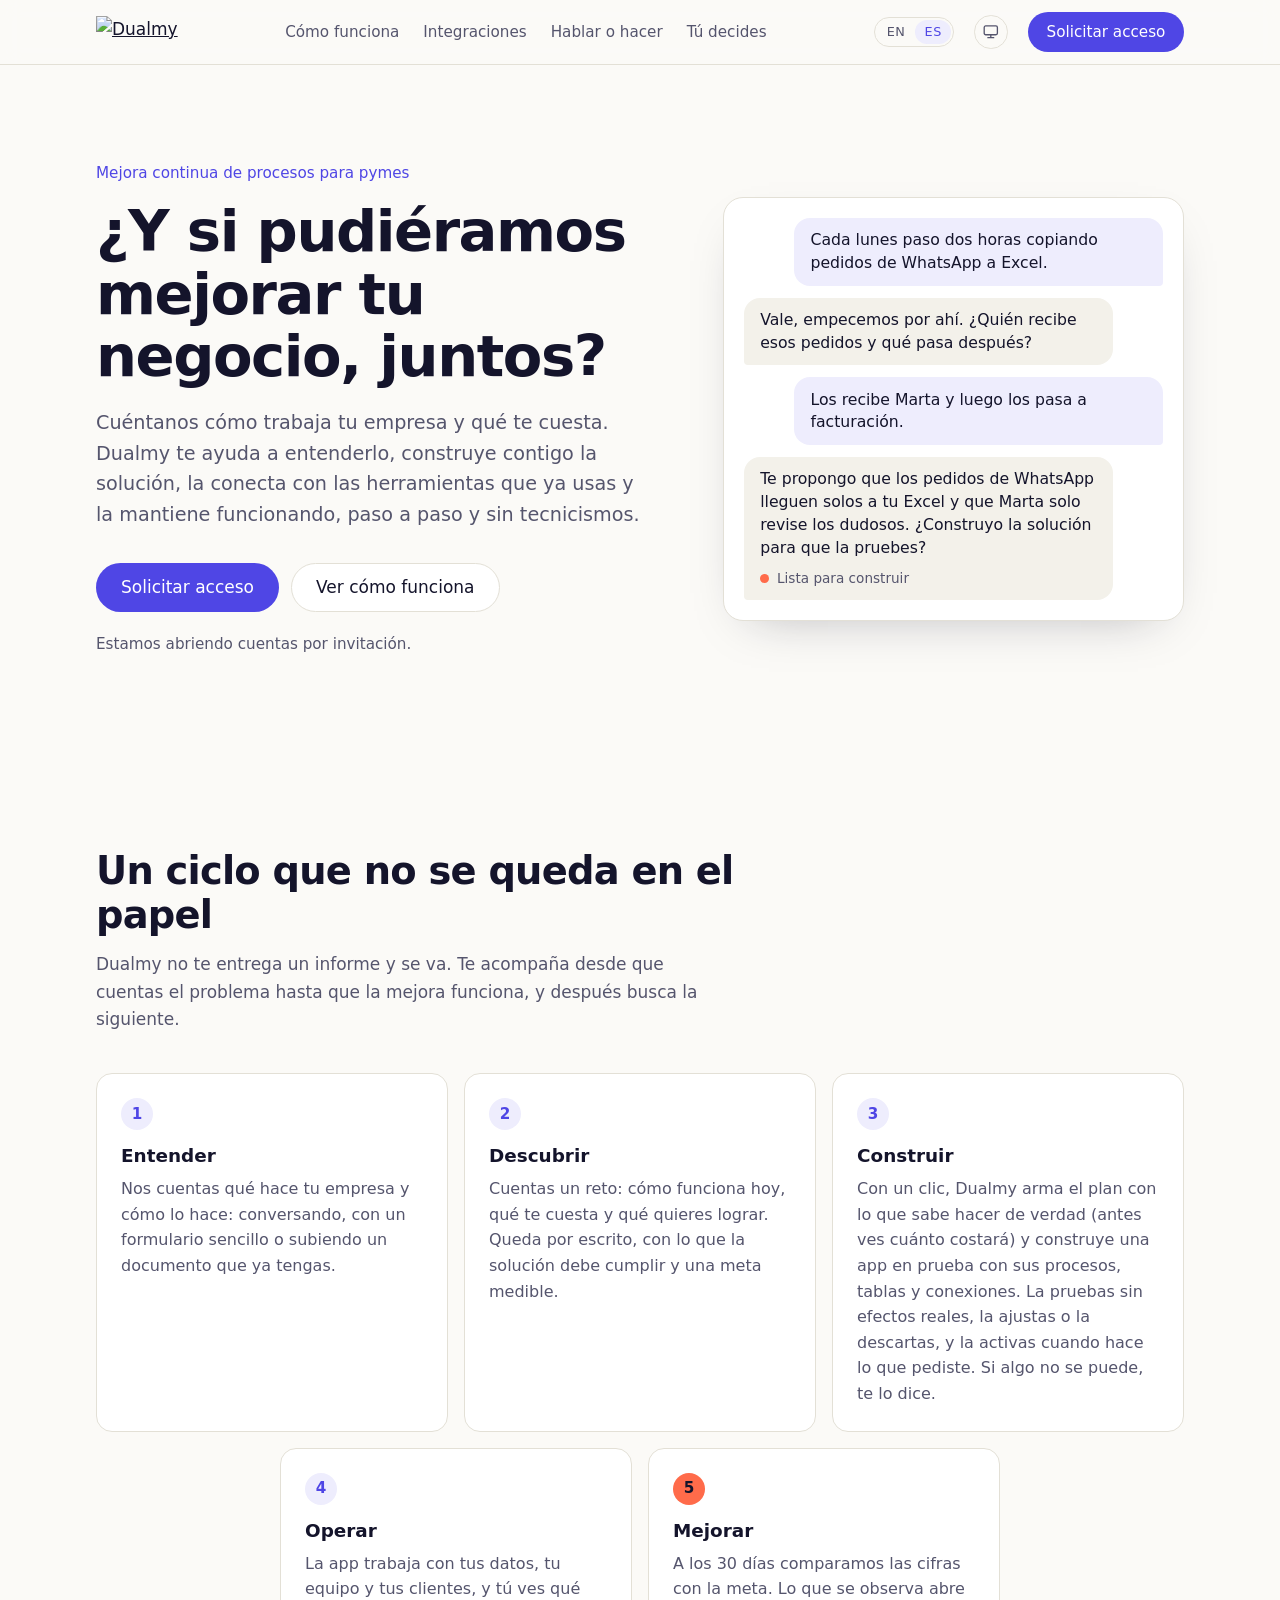
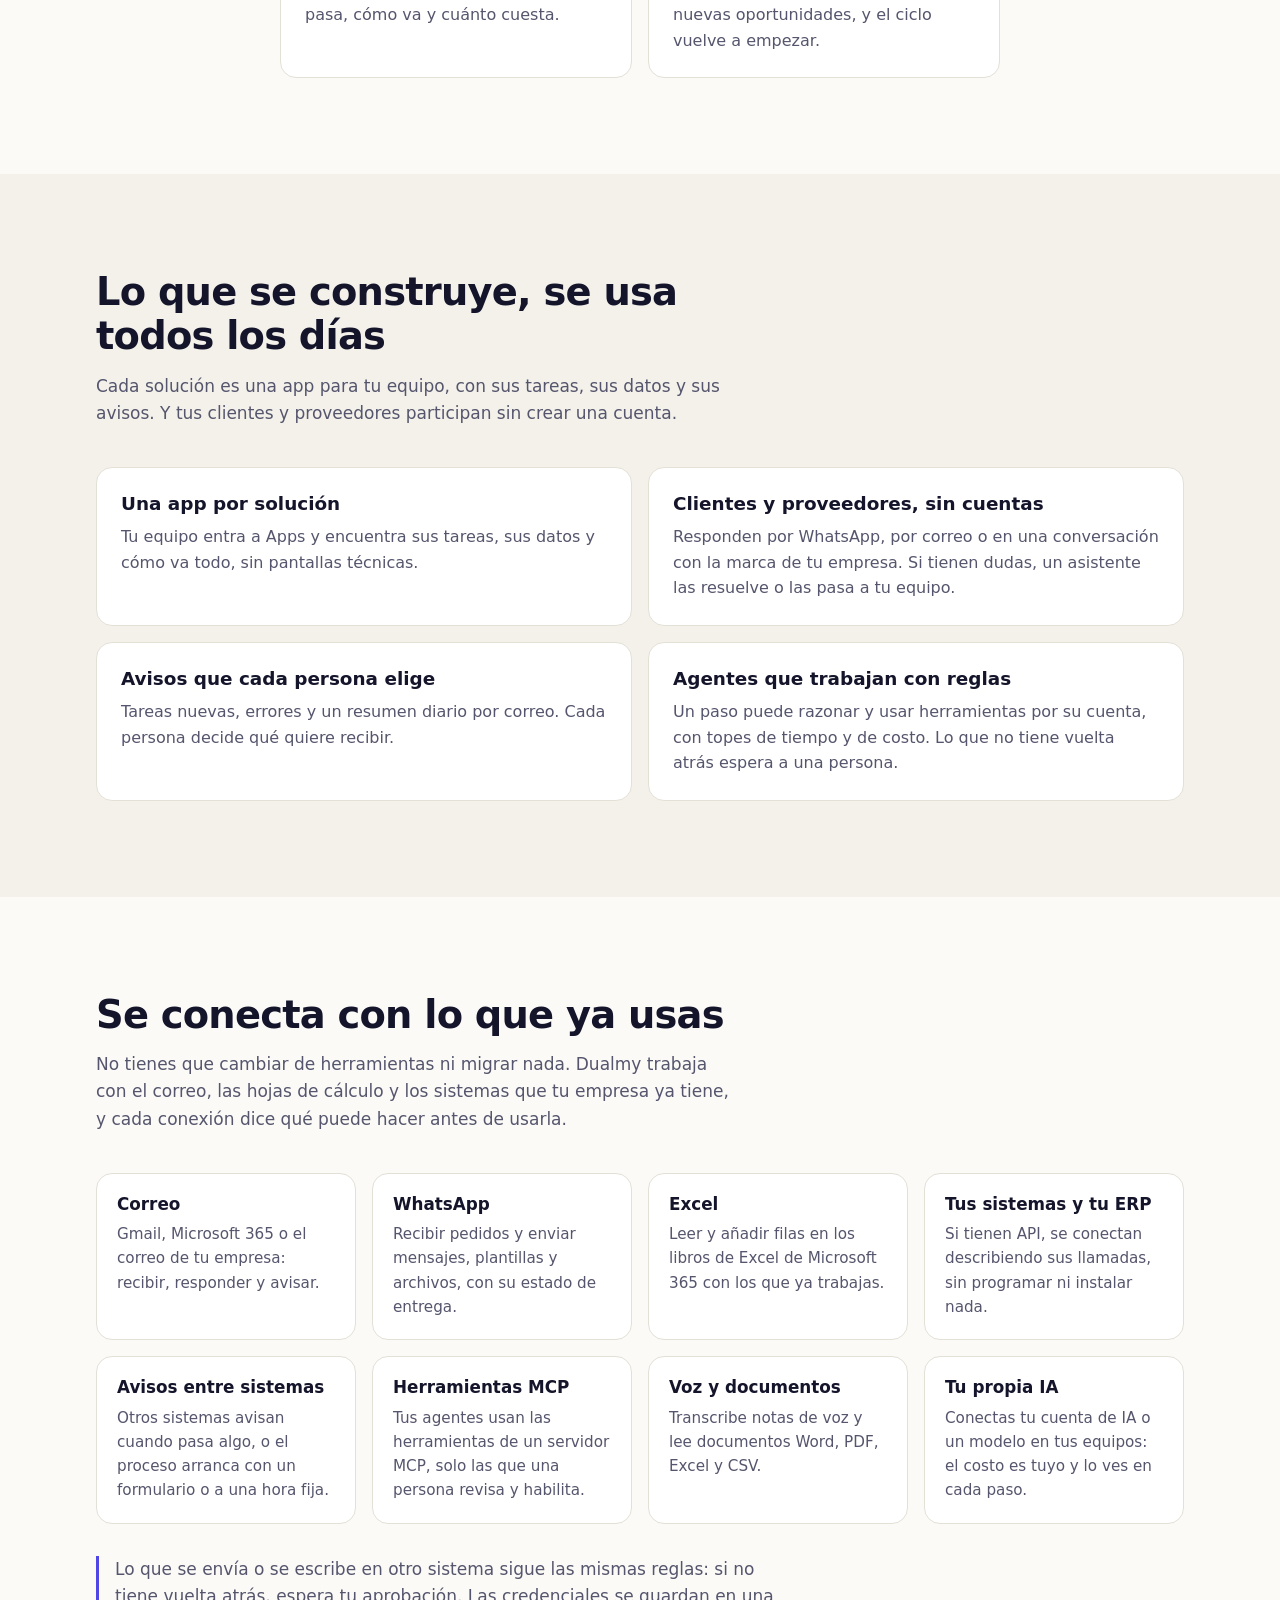
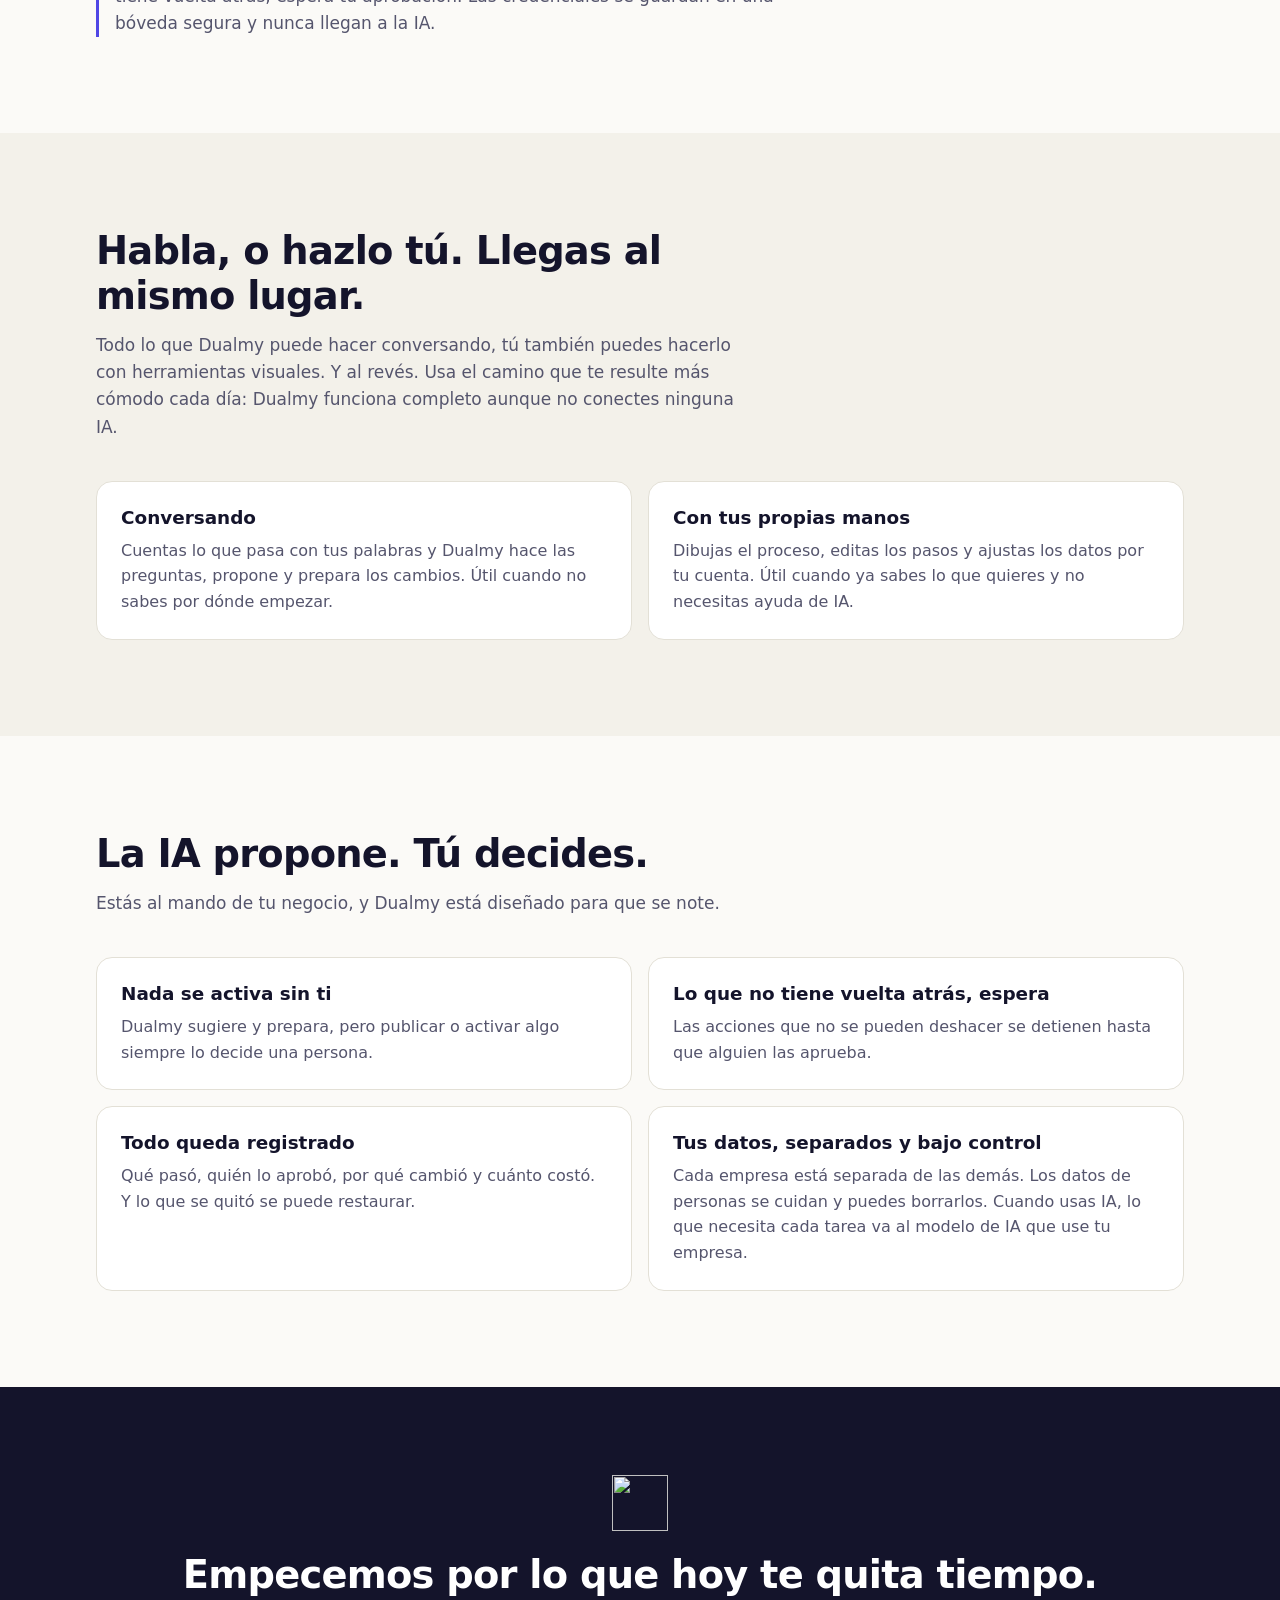
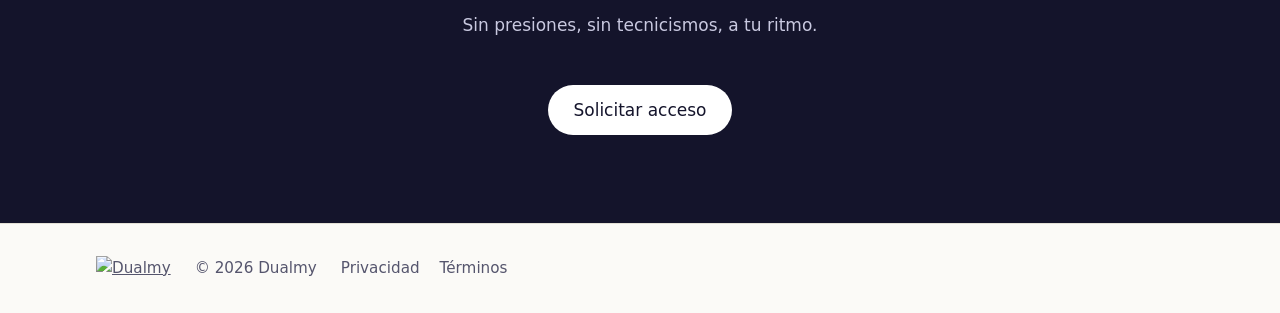
==== commit e0b3fe41: "deploy: landing desde dualmy@d59b2e3a" ====
--- a/es/index.html
+++ b/es/index.html
@@ -87,7 +87,6 @@
               <path d="M20 14.5A8.5 8.5 0 0 1 9.5 4a8.5 8.5 0 1 0 10.5 10.5z" />
             </svg>
           </button>
-          <a class="link" href="https://app.dualmy.com">Entrar</a>
           <a class="btn btn-primary" href="mailto:hello@dualmy.com?subject=Quiero%20acceso%20a%20Dualmy">Solicitar acceso</a>
         </div>
       </div>
@@ -109,8 +108,7 @@
               <a class="btn btn-ghost btn-lg" href="#ciclo">Ver cómo funciona</a>
             </div>
             <p class="note">
-              Estamos abriendo cuentas por invitación. ¿Ya tienes un código?
-              <a href="https://app.dualmy.com">Entra aquí</a>.
+              Estamos abriendo cuentas por invitación.
             </p>
           </div>
 
@@ -361,10 +359,11 @@
               </p>
             </li>
             <li>
-              <h3>Lo tuyo se queda en tu negocio</h3>
+              <h3>Tus datos, separados y bajo control</h3>
               <p>
                 Cada empresa está separada de las demás. Los datos de personas se cuidan y puedes
-                borrarlos.
+                borrarlos. Cuando usas IA, lo que necesita cada tarea va al modelo de IA que use tu
+                empresa.
               </p>
             </li>
           </ul>
@@ -378,7 +377,6 @@
           <p>Sin presiones, sin tecnicismos, a tu ritmo.</p>
           <div class="actions center">
             <a class="btn btn-light btn-lg" href="mailto:hello@dualmy.com?subject=Quiero%20acceso%20a%20Dualmy">Solicitar acceso</a>
-            <a class="btn btn-outline btn-lg" href="https://app.dualmy.com">Ya tengo un código</a>
           </div>
         </div>
       </section>
@@ -394,7 +392,6 @@
         <nav class="foot-links" aria-label="Legal">
           <a href="./privacidad/">Privacidad</a><a href="./terminos/">Términos</a>
         </nav>
-        <a href="https://app.dualmy.com">Entrar a la app</a>
       </div>
     </footer>
   </body>
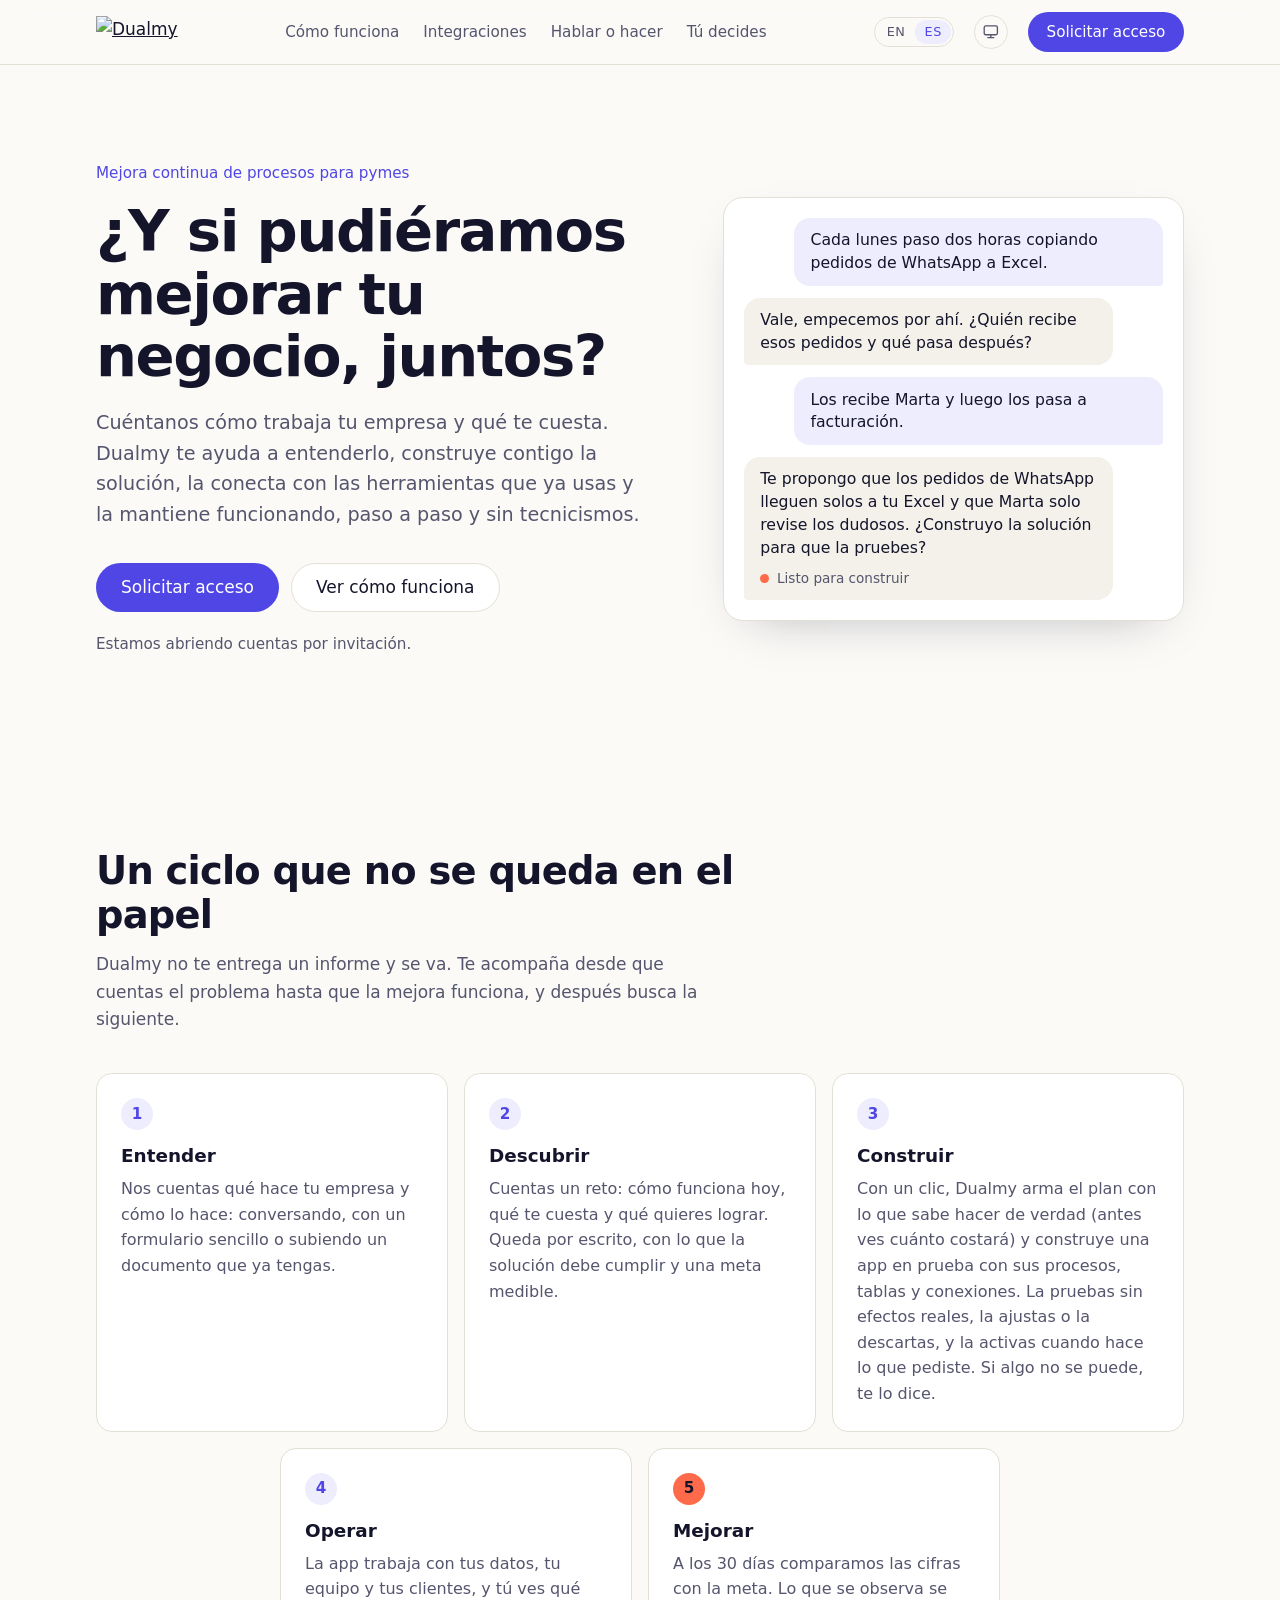
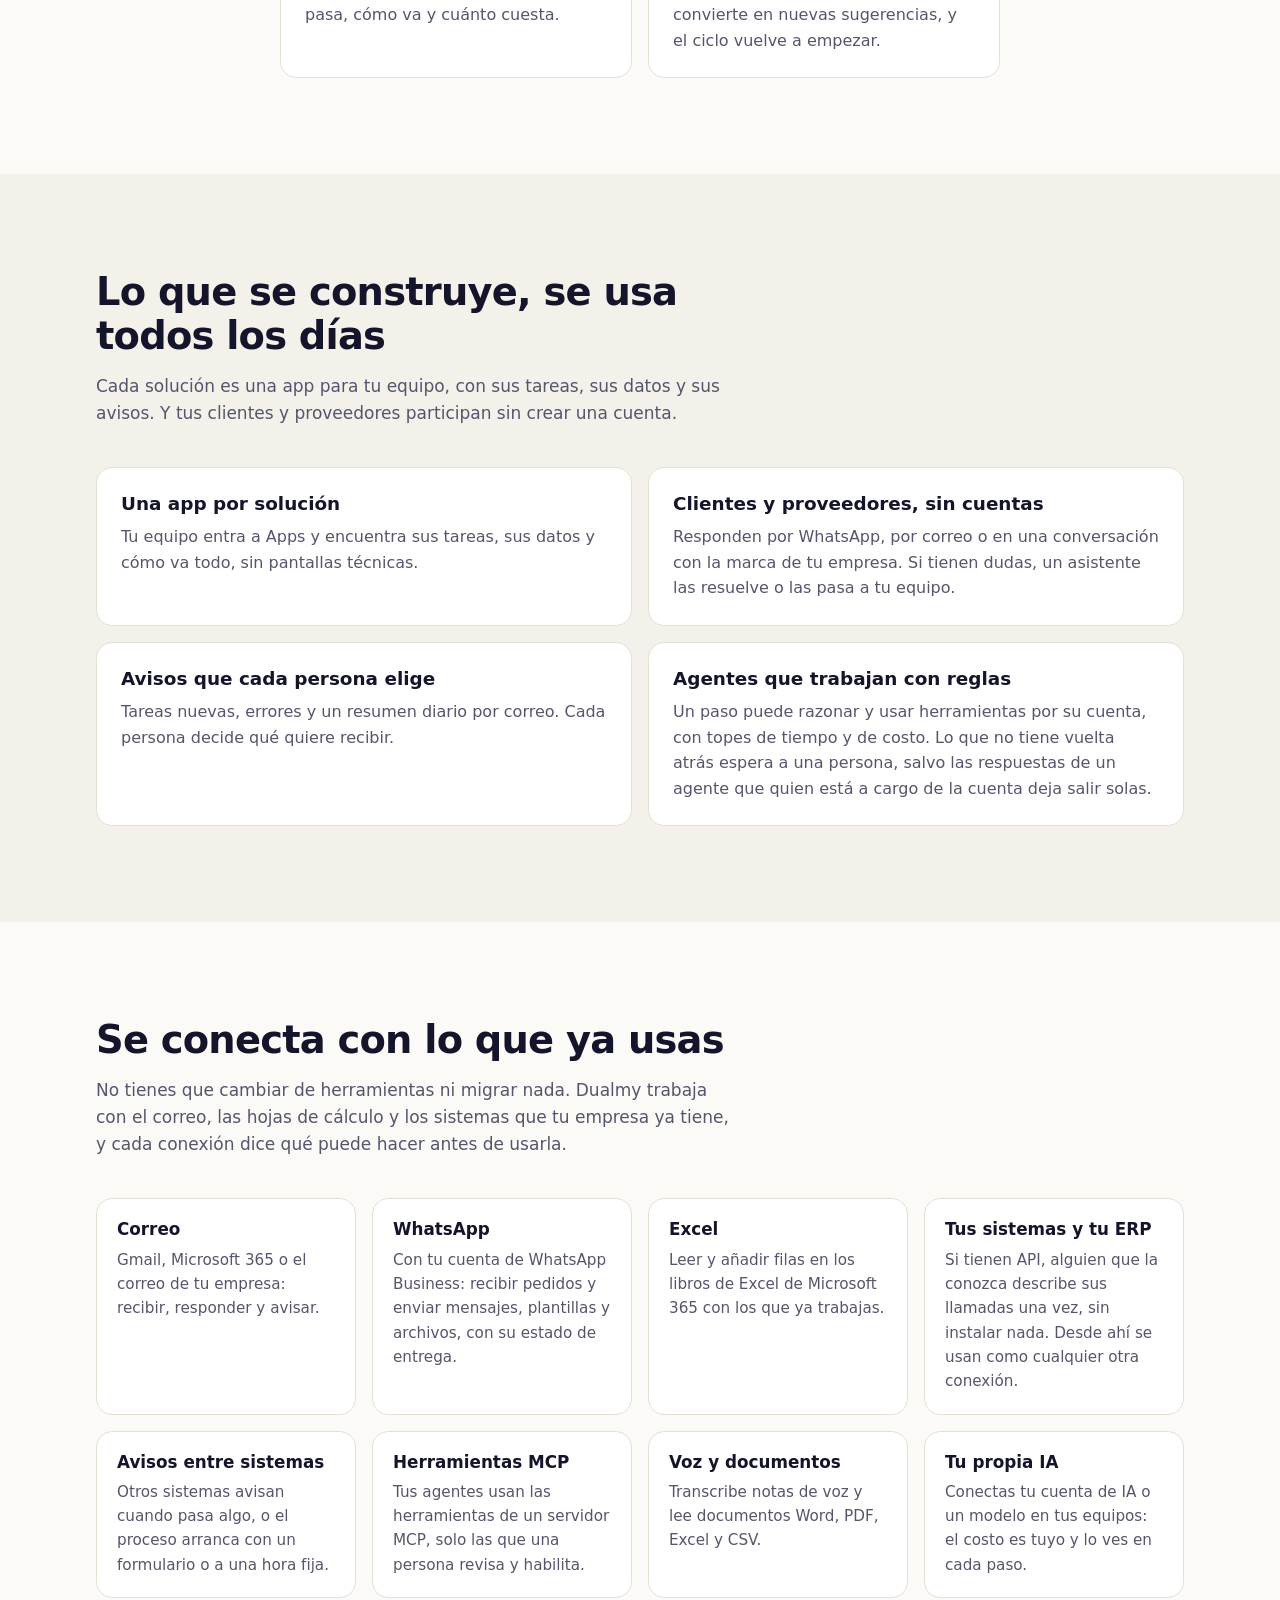
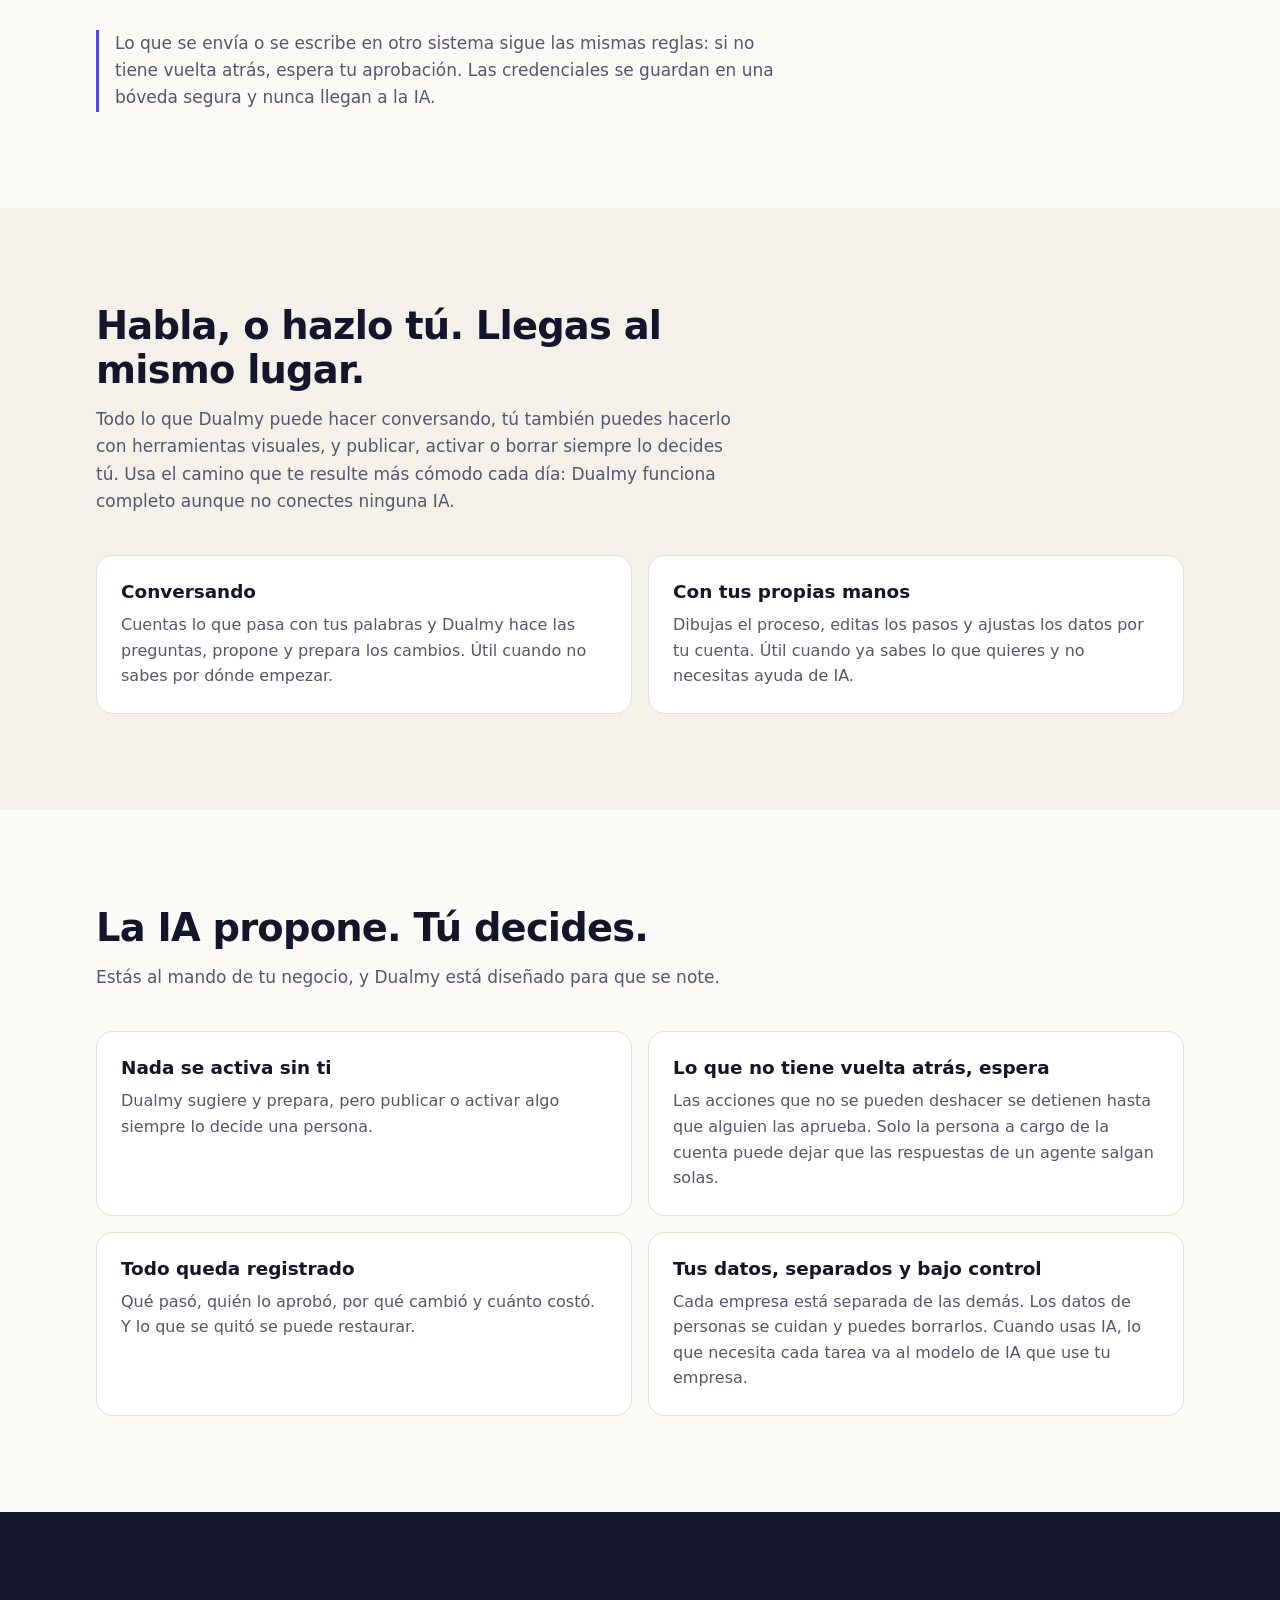
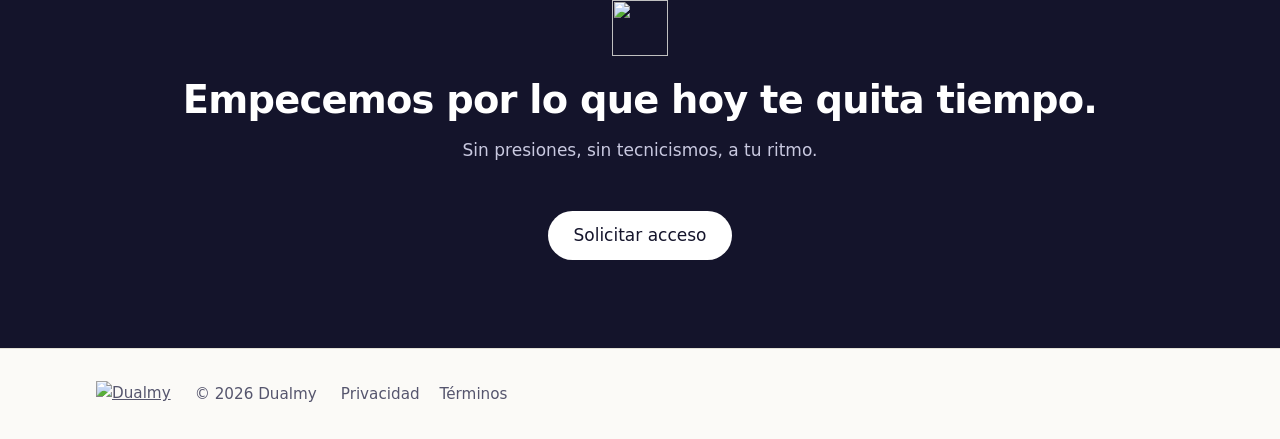
==== commit e19db68f: "deploy: landing desde dualmy@6e6edf71" ====
--- a/es/index.html
+++ b/es/index.html
@@ -20,7 +20,7 @@
     <link rel="alternate" hreflang="es" href="https://dualmy.com/es/" />
     <link rel="alternate" hreflang="en" href="https://dualmy.com/" />
     <link rel="alternate" hreflang="x-default" href="https://dualmy.com/" />
-    <meta property="og:locale" content="es_ES" />
+    <meta property="og:locale" content="es_CO" />
     <meta property="og:locale:alternate" content="en_US" />
     <meta property="og:image" content="https://dualmy.com/og-image-es.png" />
     <meta property="og:image:width" content="1200" />
@@ -126,7 +126,7 @@
                 revise los dudosos. ¿Construyo la solución para que la pruebes?
               </p>
               <p class="proposal-status">
-                <span class="dot" aria-hidden="true"></span>Lista para construir
+                <span class="dot" aria-hidden="true"></span>Listo para construir
               </p>
             </div>
             <figcaption class="sr-only">
@@ -184,8 +184,8 @@
               <span class="step-n">5</span>
               <h3>Mejorar</h3>
               <p>
-                A los 30 días comparamos las cifras con la meta. Lo que se observa abre nuevas
-                oportunidades, y el ciclo vuelve a empezar.
+                A los 30 días comparamos las cifras con la meta. Lo que se observa se convierte en
+                nuevas sugerencias, y el ciclo vuelve a empezar.
               </p>
             </li>
           </ol>
@@ -227,7 +227,8 @@
               <h3>Agentes que trabajan con reglas</h3>
               <p>
                 Un paso puede razonar y usar herramientas por su cuenta, con topes de tiempo y de
-                costo. Lo que no tiene vuelta atrás espera a una persona.
+                costo. Lo que no tiene vuelta atrás espera a una persona, salvo las respuestas de un
+                agente que quien está a cargo de la cuenta deja salir solas.
               </p>
             </li>
           </ul>
@@ -252,7 +253,8 @@
             <li>
               <h3>WhatsApp</h3>
               <p>
-                Recibir pedidos y enviar mensajes, plantillas y archivos, con su estado de entrega.
+                Con tu cuenta de WhatsApp Business: recibir pedidos y enviar mensajes, plantillas y
+                archivos, con su estado de entrega.
               </p>
             </li>
             <li>
@@ -264,8 +266,8 @@
             <li>
               <h3>Tus sistemas y tu ERP</h3>
               <p>
-                Si tienen API, se conectan describiendo sus llamadas, sin programar ni instalar
-                nada.
+                Si tienen API, alguien que la conozca describe sus llamadas una vez, sin instalar
+                nada. Desde ahí se usan como cualquier otra conexión.
               </p>
             </li>
             <li>
@@ -308,8 +310,8 @@
             <h2 id="modo-titulo">Habla, o hazlo tú. Llegas al mismo lugar.</h2>
             <p>
               Todo lo que Dualmy puede hacer conversando, tú también puedes hacerlo con herramientas
-              visuales. Y al revés. Usa el camino que te resulte más cómodo cada día: Dualmy
-              funciona completo aunque no conectes ninguna IA.
+              visuales, y publicar, activar o borrar siempre lo decides tú. Usa el camino que te
+              resulte más cómodo cada día: Dualmy funciona completo aunque no conectes ninguna IA.
             </p>
           </header>
           <div class="two">
@@ -349,6 +351,8 @@
               <h3>Lo que no tiene vuelta atrás, espera</h3>
               <p>
                 Las acciones que no se pueden deshacer se detienen hasta que alguien las aprueba.
+                Solo la persona a cargo de la cuenta puede dejar que las respuestas de un agente
+                salgan solas.
               </p>
             </li>
             <li>
